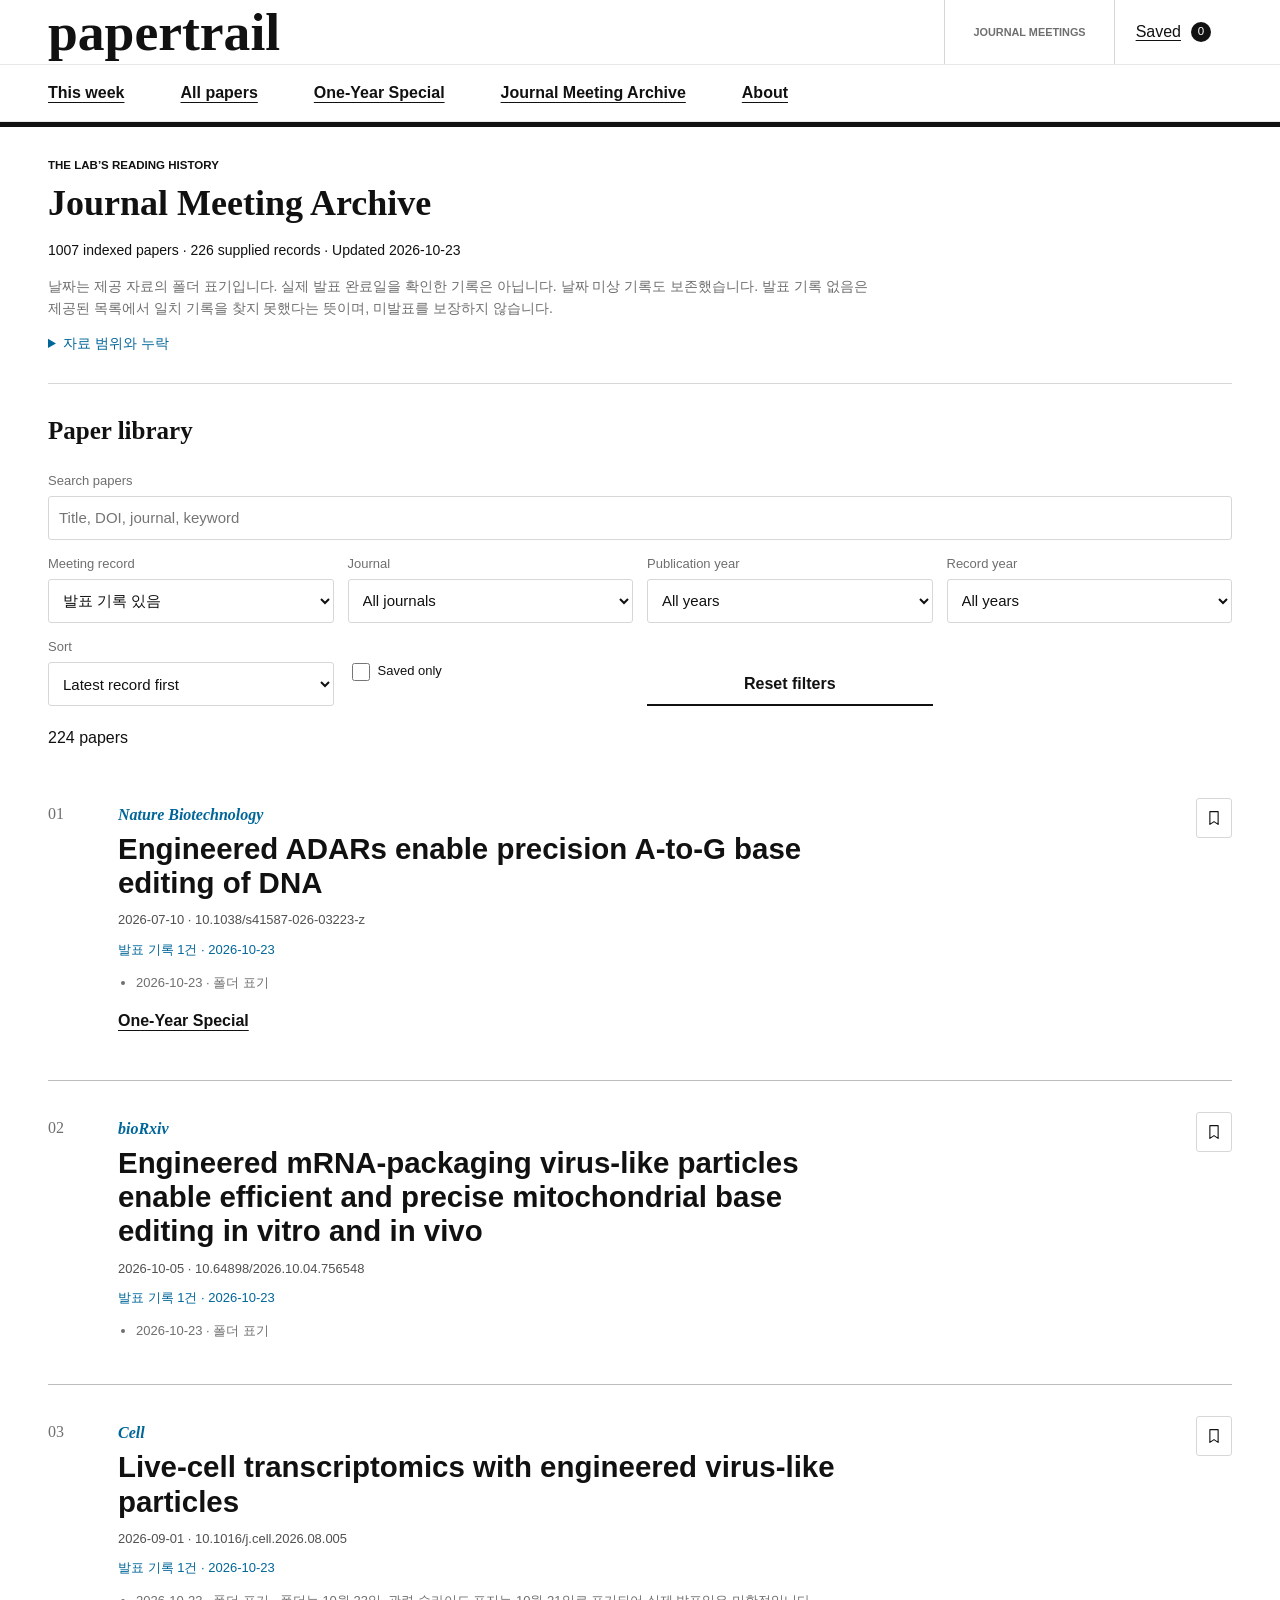
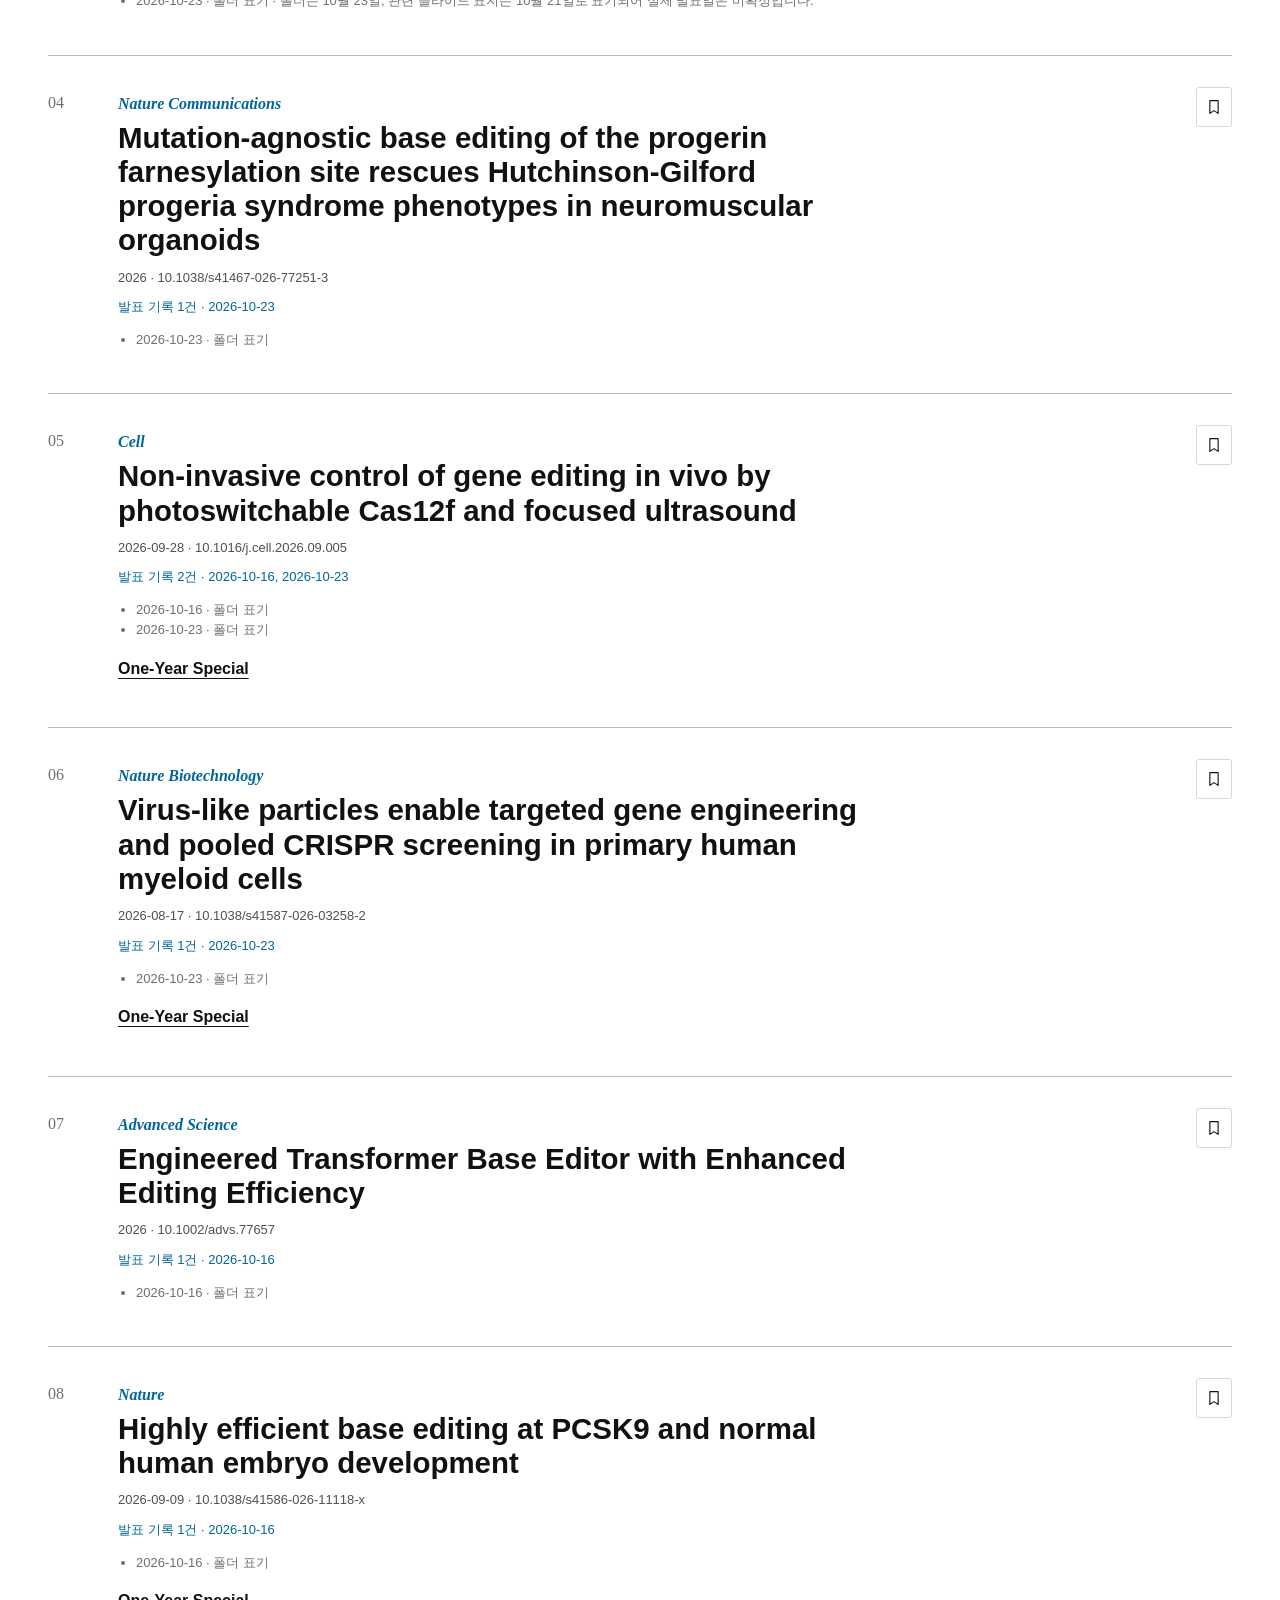
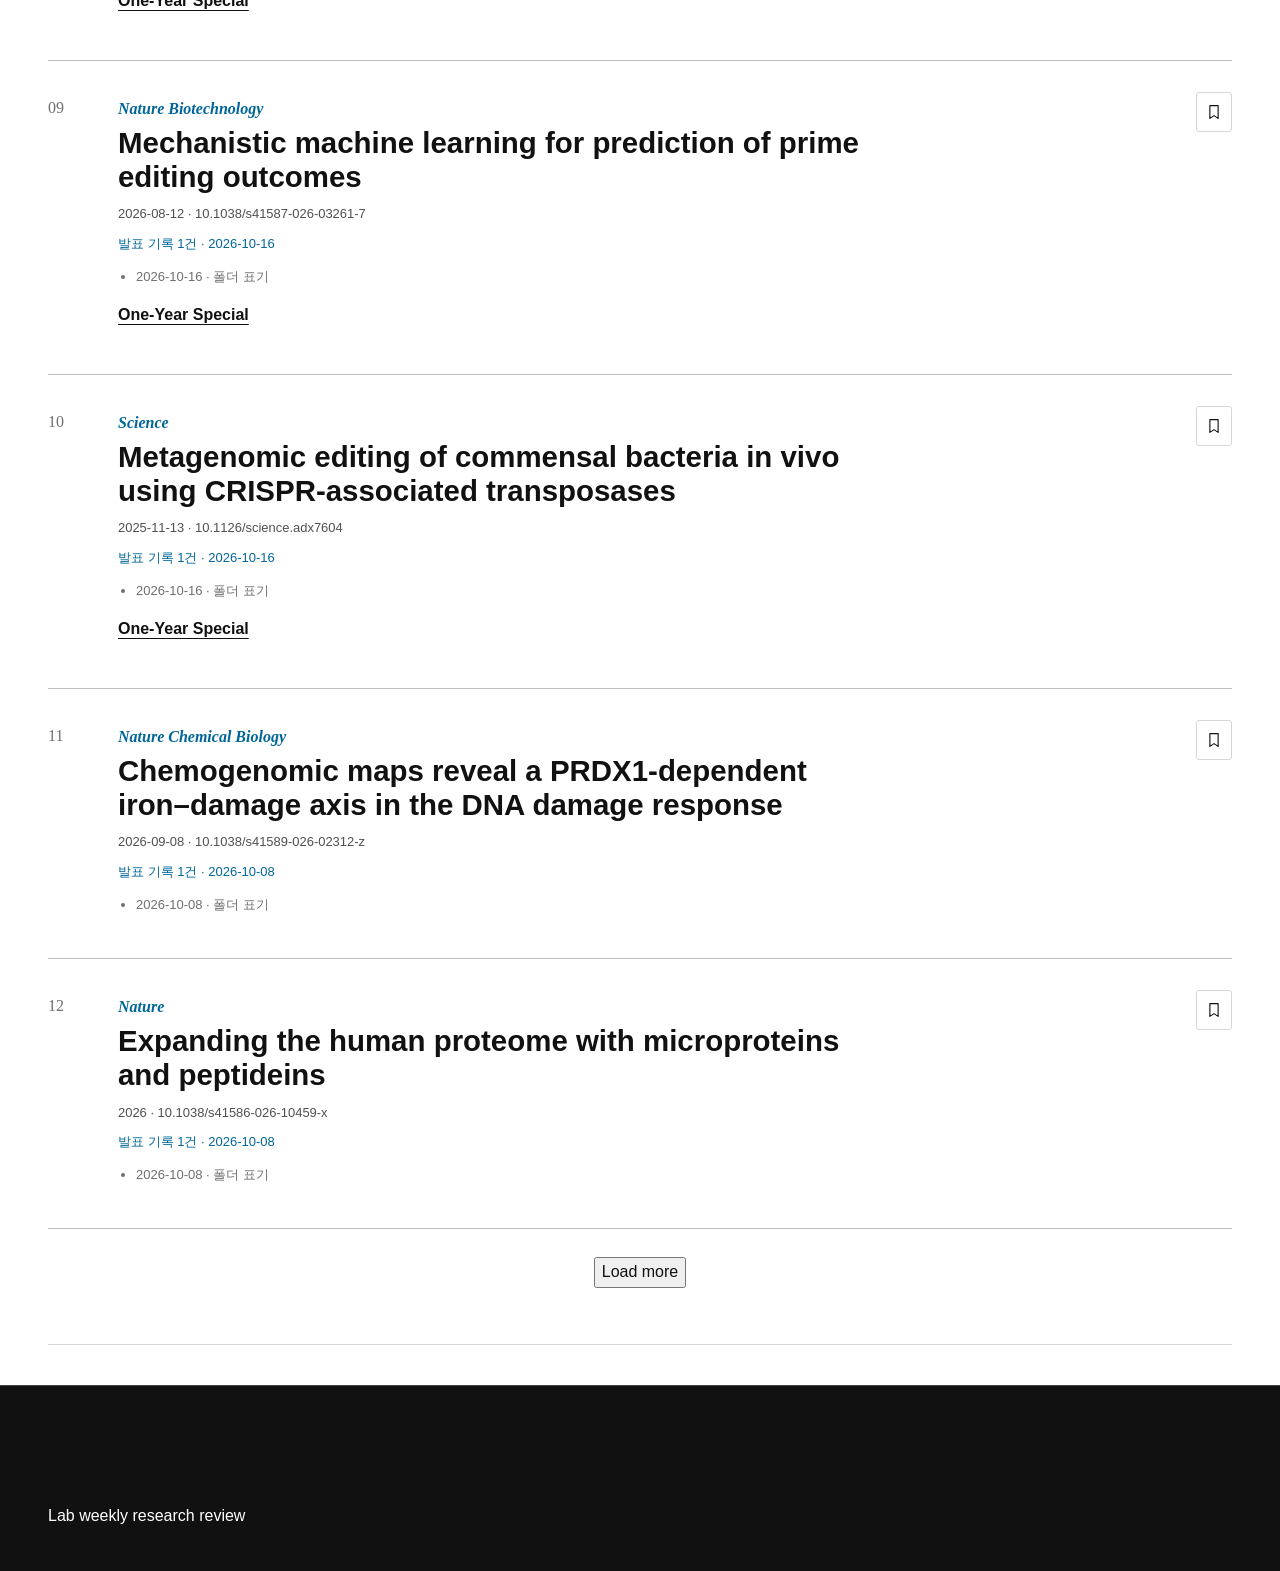
==== journal-meetings.html @ e9001144 "Add verified annual special and private-name-free meeting archive" ====
<!doctype html>
<html lang="ko">
<head>
  <meta charset="utf-8"><meta name="viewport" content="width=device-width, initial-scale=1">
  <meta name="description" content="Search supplied journal meeting paper records and PaperTrail's literature catalog.">
  <title>Journal Meeting Archive | papertrail</title>
  <link rel="icon" href="./favicon.svg" type="image/svg+xml">
  <link rel="stylesheet" href="./styles.css"><link rel="stylesheet" href="./collections.css">
  <script src="./paper-identity.js" defer></script><script src="./collections.js" defer></script>
</head>
<body class="collection-page" data-collection="meetings">
  <a class="skip-link" href="#main-content">Skip to content</a>
  <header class="site-header">
    <div class="masthead shell"><a class="wordmark" href="./index.html" aria-label="papertrail home">papertrail</a>
      <div class="masthead-tools"><span class="issue-label">JOURNAL MEETINGS</span><button class="utility-button" type="button" id="collection-saved-nav">Saved <span class="count-pill" id="saved-count">0</span></button></div>
    </div>
    <nav class="primary-nav" aria-label="Primary navigation"><div class="shell primary-nav-inner">
      <button class="mobile-menu-button" id="mobile-menu-button" type="button" aria-expanded="false">Menu</button>
      <div class="nav-links" id="nav-links"><a href="./index.html">This week</a><a href="./index.html#papers">All papers</a><a href="./special.html">One-Year Special</a><a href="./journal-meetings.html" aria-current="page">Journal Meeting Archive</a><a href="./index.html#about">About</a></div>
    </div></nav><div class="header-rule" aria-hidden="true"></div>
  </header>
  <main id="main-content">
    <section class="collection-heading shell">
      <p class="eyebrow">THE LAB’S READING HISTORY</p><h1>Journal Meeting Archive</h1>
      <p class="collection-stats" id="collection-stats"></p>
      <p class="collection-notice" id="history-qualification"></p>
      <details><summary>자료 범위와 누락</summary><p class="collection-notice" id="coverage-gaps"></p></details>
    </section>
    <section class="collection-section shell" id="catalog" aria-labelledby="catalog-title">
      <h2 id="catalog-title">Paper library</h2>
      <form class="collection-filters" id="collection-filters" role="search" onsubmit="return false">
        <label class="search-field">Search papers<input type="search" id="collection-search" placeholder="Title, DOI, journal, keyword" autocomplete="off"></label>
        <label>Meeting record<select id="history-filter"><option value="">All indexed papers</option><option value="recorded" selected>발표 기록 있음</option><option value="none">발표 기록 없음</option></select></label>
        <label>Journal<select id="journal-filter"><option value="">All journals</option></select></label>
        <label>Publication year<select id="year-filter"><option value="">All publication years</option></select></label>
        <label>Record year<select id="meeting-year-filter"><option value="">All record years</option></select></label>
        <label>Sort<select id="sort-filter"><option value="newest">Latest record first</option><option value="title">Title A–Z</option></select></label>
        <label class="check-field"><input type="checkbox" id="saved-filter">Saved only</label>
        <button class="text-link" type="button" id="reset-filters">Reset filters</button>
      </form>
      <p id="collection-loading" role="status">Loading meeting records…</p><p id="result-count" aria-live="polite"></p>
      <div id="collection-list"></div><p class="collection-empty" id="empty-message" hidden>일치하는 논문이 없습니다.</p>
      <button class="load-more-button" id="collection-more" type="button" hidden>Load more</button>
    </section>
  </main>
  <footer class="site-footer"><div class="shell"><a class="wordmark" href="./index.html">papertrail</a><p>Lab weekly research review</p></div></footer>
</body></html>
---- styles.css ----
@font-face {
  font-family: "Pretendard Variable";
  src: url("./fonts/PretendardVariable.woff2") format("woff2");
  font-weight: 45 920;
  font-style: normal;
  font-display: swap;
}

:root {
  --ink: #111111;
  --paper: #ffffff;
  --warm-paper: #f6f4f0;
  --soft-gray: #f1f1f1;
  --mid-gray: #6f6f6f;
  --line: #d7d7d7;
  --red: #d71920;
  --deep-red: #a10e15;
  --link-blue: #006699;
  --serif: "Iowan Old Style", "Palatino Linotype", Palatino, Georgia, "Times New Roman", serif;
  --sans: Arial, "Helvetica Neue", Helvetica, sans-serif;
  --korean: "Pretendard Variable", Pretendard, "Noto Sans KR", sans-serif;
  --shell: 1240px;
  --pad: clamp(20px, 4vw, 48px);
  --ease-out: cubic-bezier(0.23, 1, 0.32, 1);
  --ease-in-out: cubic-bezier(0.77, 0, 0.175, 1);
  --ease: 160ms var(--ease-out);
}

* {
  box-sizing: border-box;
}

html {
  scroll-behavior: smooth;
  scroll-padding-top: 132px;
}

body {
  margin: 0;
  overflow-x: hidden;
  background: var(--paper);
  color: var(--ink);
  font-family: var(--sans);
  font-size: 16px;
  line-height: 1.55;
  text-rendering: optimizeLegibility;
  -webkit-font-smoothing: antialiased;
}

.korean-copy {
  font-family: var(--korean);
  font-weight: 420;
  letter-spacing: -0.012em;
  line-height: 1.72;
  word-break: keep-all;
}

:lang(ko) {
  font-family: var(--korean);
  letter-spacing: -0.012em;
  word-break: keep-all;
}

button,
input,
select,
textarea {
  font: inherit;
}

button,
a,
select,
input,
textarea {
  -webkit-tap-highlight-color: transparent;
}

a {
  color: inherit;
}

button {
  color: inherit;
}

svg {
  display: block;
}

.shell {
  width: min(100% - (var(--pad) * 2), var(--shell));
  margin-inline: auto;
}

.sr-only {
  position: absolute;
  width: 1px;
  height: 1px;
  padding: 0;
  margin: -1px;
  overflow: hidden;
  clip: rect(0, 0, 0, 0);
  white-space: nowrap;
  border: 0;
}

.skip-link {
  position: fixed;
  z-index: 1000;
  left: 16px;
  top: -80px;
  padding: 10px 16px;
  background: var(--ink);
  color: white;
  transition: top var(--ease);
}

.skip-link:focus {
  top: 12px;
}

:focus-visible {
  outline: 3px solid #2463eb;
  outline-offset: 3px;
}

.site-header {
  position: relative;
  z-index: 40;
  background: rgba(255, 255, 255, 0.97);
}

.masthead {
  min-height: 64px;
  display: flex;
  align-items: center;
  justify-content: space-between;
  gap: 28px;
}

.wordmark {
  display: inline-block;
  color: var(--ink);
  font-family: var(--serif);
  font-size: clamp(2.45rem, 4.4vw, 3.35rem);
  font-weight: 800;
  font-style: normal;
  letter-spacing: -0.075em;
  line-height: 0.9;
  text-decoration: none;
}

.masthead-tools {
  display: flex;
  align-self: stretch;
  align-items: stretch;
  border-left: 1px solid var(--line);
}

.issue-label {
  display: flex;
  align-items: center;
  padding: 0 28px;
  color: var(--mid-gray);
  font-size: 0.68rem;
  font-weight: 700;
  letter-spacing: 0.13em;
}

.utility-button {
  border: 0;
  border-left: 1px solid var(--line);
  background: transparent;
  display: flex;
  align-items: center;
  gap: 10px;
  padding: 0 21px;
  cursor: pointer;
  text-decoration: underline;
  text-underline-offset: 3px;
  transition: transform 140ms var(--ease-out), background-color var(--ease), color var(--ease);
}

.utility-button:hover {
  background: var(--soft-gray);
}

.utility-button svg,
.search-box svg {
  width: 22px;
  height: 22px;
  fill: none;
  stroke: currentColor;
  stroke-width: 1.8;
  stroke-linecap: round;
  stroke-linejoin: round;
}

.count-pill {
  min-width: 20px;
  height: 20px;
  display: inline-grid;
  place-items: center;
  border-radius: 20px;
  background: var(--ink);
  color: white;
  font-size: 0.72rem;
  text-decoration: none;
}

.primary-nav {
  border-top: 1px solid #e8e8e8;
  border-bottom: 1px solid #e8e8e8;
}

.primary-nav-inner {
  min-height: 56px;
  display: flex;
  align-items: stretch;
  justify-content: space-between;
}

.nav-links {
  display: flex;
  align-items: stretch;
}

.nav-links a {
  display: flex;
  align-items: center;
  padding: 0 28px 0 0;
  margin-right: 28px;
  font-weight: 700;
  text-decoration: underline;
  text-underline-offset: 4px;
}

.nav-links a:hover {
  text-decoration-thickness: 2px;
}

.week-control {
  min-width: 232px;
  display: flex;
  align-items: center;
  gap: 12px;
  border-left: 1px solid var(--line);
  padding-left: 24px;
}

.week-control label {
  color: var(--mid-gray);
  font-size: 0.75rem;
  font-weight: 700;
  letter-spacing: 0.06em;
  text-transform: uppercase;
}

.week-control select {
  flex: 1;
  min-width: 0;
  border: 0;
  background: transparent;
  font-weight: 700;
  cursor: pointer;
}

.mobile-menu-button {
  display: none;
}

.header-rule {
  height: 5px;
  background: var(--ink);
}

.breadcrumb-bar {
  min-height: 64px;
  display: flex;
  align-items: center;
  gap: 11px;
  color: #4f4f4f;
  font-family: var(--serif);
  font-size: 0.94rem;
}

.breadcrumb-bar a {
  color: var(--link-blue);
  text-decoration: underline;
  text-underline-offset: 3px;
}

.breadcrumb-bar span[aria-hidden="true"] {
  color: #8a8a8a;
  font-family: var(--sans);
  font-size: 1.35rem;
  line-height: 1;
}

.loading-state {
  padding-block: 72px 120px;
}

.skeleton {
  position: relative;
  overflow: hidden;
  background: #ececec;
}

.skeleton::after {
  content: "";
  position: absolute;
  inset: 0;
  transform: translateX(-100%);
  background: linear-gradient(90deg, transparent, rgba(255, 255, 255, 0.75), transparent);
  animation: shimmer 1.35s infinite;
}

@keyframes shimmer {
  to { transform: translateX(100%); }
}

.loading-kicker {
  width: 190px;
  height: 12px;
  margin-bottom: 28px;
}

.loading-title {
  width: min(820px, 88%);
  height: 68px;
  margin-bottom: 12px;
}

.loading-title.short {
  width: min(560px, 68%);
}

.loading-grid {
  display: grid;
  grid-template-columns: repeat(3, 1fr);
  gap: 24px;
  margin-top: 72px;
}

.loading-card {
  height: 240px;
}

.issue-hero {
  padding-block: 42px 84px;
}

.issue-meta-line {
  display: flex;
  justify-content: space-between;
  align-items: center;
  gap: 20px;
  border-bottom: 1px solid var(--ink);
  padding-bottom: 11px;
  margin-bottom: 34px;
}

.eyebrow,
.section-label {
  margin: 0;
  font-size: 0.72rem;
  font-weight: 800;
  letter-spacing: 0.115em;
  line-height: 1.2;
  text-transform: uppercase;
}

.section-label.red {
  color: var(--red);
}

.section-label.inverted {
  color: #ff7f7f;
}

.issue-date {
  margin: 0;
  color: var(--mid-gray);
  font-family: var(--serif);
  font-size: 0.92rem;
  font-style: italic;
}

.hero-grid {
  display: grid;
  grid-template-columns: minmax(0, 2fr) minmax(320px, 0.85fr);
  gap: clamp(50px, 8vw, 110px);
}

.lead-story h1 {
  max-width: 860px;
  margin: 16px 0 22px;
  font-family: var(--serif);
  font-size: clamp(2.65rem, 4.25vw, 4.05rem);
  font-weight: 600;
  letter-spacing: -0.052em;
  line-height: 0.95;
  text-wrap: balance;
  word-break: keep-all;
  overflow-wrap: anywhere;
}

.standfirst {
  max-width: 800px;
  margin: 0;
  font-family: var(--serif);
  font-size: clamp(1.23rem, 2vw, 1.65rem);
  line-height: 1.48;
  word-break: keep-all;
}

.standfirst.korean-copy {
  font-family: var(--korean);
  font-size: clamp(1.08rem, 1.6vw, 1.32rem);
  font-weight: 430;
  letter-spacing: -0.018em;
  line-height: 1.78;
}

.topic-row {
  display: flex;
  flex-wrap: wrap;
  gap: 8px;
  margin-top: 28px;
}

.topic-tag {
  flex: 0 0 auto;
  max-width: 100%;
  border: 1px solid #bcbcbc;
  border-radius: 999px;
  padding: 6px 11px;
  background: white;
  font-size: 0.76rem;
  line-height: 1;
  overflow-wrap: anywhere;
}

.text-link {
  margin-top: 30px;
  padding: 0 0 3px;
  border: 0;
  border-bottom: 2px solid var(--ink);
  background: transparent;
  font-weight: 700;
  cursor: pointer;
}

.editor-note {
  white-space: pre-line;
  max-width: 820px;
  margin-top: 24px;
  border-left: 4px solid var(--red);
  padding: 2px 0 2px 22px;
  color: #343434;
  font-family: var(--serif);
  font-size: 1.08rem;
  line-height: 1.72;
}

.editor-note.korean-copy {
  font-family: var(--korean);
  font-size: 0.98rem;
  line-height: 1.78;
}

.issue-dashboard {
  align-self: start;
  border-top: 5px solid var(--ink);
  border-bottom: 1px solid var(--ink);
}

.dashboard-heading {
  display: flex;
  justify-content: space-between;
  align-items: center;
  gap: 16px;
  padding: 15px 0;
  border-bottom: 1px solid var(--line);
}

.dashboard-heading p:last-child {
  margin: 0;
  color: var(--mid-gray);
  font-size: 0.72rem;
}

.stat-grid {
  display: grid;
  grid-template-columns: 1fr 1fr;
}

.stat-block {
  min-height: 126px;
  display: flex;
  flex-direction: column;
  justify-content: center;
  padding: 16px 18px;
  border-bottom: 1px solid var(--line);
}

.stat-block:nth-child(odd) {
  border-right: 1px solid var(--line);
}

.stat-block strong {
  font-family: var(--serif);
  font-size: 2.55rem;
  font-weight: 500;
  letter-spacing: -0.04em;
  line-height: 1;
}

.stat-block span {
  margin-top: 8px;
  color: var(--mid-gray);
  font-size: 0.76rem;
  font-weight: 700;
}

.stat-block.accent strong,
.stat-block.accent span {
  color: var(--red);
}

.tracker-status {
  padding: 12px 0 16px;
}

.tracker-row {
  display: grid;
  grid-template-columns: 8px 1fr auto;
  align-items: center;
  gap: 9px;
  padding: 7px 2px;
  font-size: 0.74rem;
}

.tracker-dot {
  width: 7px;
  height: 7px;
  border-radius: 50%;
  background: #2f8a46;
}

.tracker-row strong {
  font-weight: 700;
}

.tracker-health {
  grid-template-columns: minmax(0, 1fr);
  overflow-wrap: anywhere;
}

.tracker-row span:last-child {
  color: var(--mid-gray);
}

.must-read-section {
  padding-bottom: 110px;
}

.section-heading {
  display: flex;
  align-items: end;
  justify-content: space-between;
  gap: 34px;
}

.section-heading h2 {
  margin: 10px 0 0;
  font-family: var(--serif);
  font-size: clamp(2.25rem, 3.6vw, 3.65rem);
  font-weight: 500;
  letter-spacing: -0.045em;
  line-height: 1;
}

.section-heading > p {
  max-width: 390px;
  margin: 0;
  color: var(--mid-gray);
  font-family: var(--serif);
  font-size: 1rem;
}

.ruled-heading {
  border-top: 5px solid var(--ink);
  padding-top: 22px;
  margin-bottom: 34px;
}

.must-read-grid {
  display: grid;
  grid-template-columns: repeat(12, 1fr);
  border-top: 1px solid var(--ink);
}

.lead-paper-card {
  position: relative;
  grid-column: span 6;
  min-height: 405px;
  padding: 28px 38px 34px 0;
  border-bottom: 1px solid var(--ink);
}

.lead-paper-card:nth-child(even) {
  padding-left: 38px;
  padding-right: 0;
  border-left: 1px solid var(--line);
}

.lead-paper-card:nth-child(n + 3) {
  grid-column: span 4;
  min-height: 360px;
  padding: 28px 28px 30px 0;
}

.lead-paper-card:nth-child(n + 3):not(:nth-child(3)) {
  padding-left: 28px;
  border-left: 1px solid var(--line);
}

.card-topline,
.paper-topline {
  display: flex;
  align-items: center;
  justify-content: space-between;
  gap: 14px;
}

.priority-badge {
  display: inline-flex;
  align-items: center;
  gap: 7px;
  color: var(--red);
  font-size: 0.68rem;
  font-weight: 800;
  letter-spacing: 0.07em;
  line-height: 1;
  text-transform: uppercase;
}

.priority-badge::before {
  content: "";
  width: 7px;
  height: 7px;
  border-radius: 50%;
  background: currentColor;
}

.priority-badge.high-interest {
  color: #a14509;
}

.priority-badge.sleeper {
  color: #245d75;
}

.priority-badge.watchlist {
  color: var(--mid-gray);
}

.save-button {
  width: 38px;
  height: 38px;
  flex: 0 0 auto;
  display: grid;
  place-items: center;
  border: 1px solid var(--line);
  border-radius: 50%;
  background: white;
  cursor: pointer;
  transition: transform 140ms var(--ease-out), background-color var(--ease), color var(--ease), border-color var(--ease);
}

.save-button:hover,
.save-button.is-saved {
  border-color: var(--ink);
  background: var(--ink);
  color: white;
}

.save-button svg {
  width: 18px;
  height: 18px;
  fill: none;
  stroke: currentColor;
  stroke-width: 1.7;
  stroke-linecap: round;
  stroke-linejoin: round;
}

.save-button.is-saved svg {
  fill: currentColor;
}

.lead-paper-card h3 {
  margin: 8px 0 15px;
  font-family: var(--serif);
  font-size: clamp(1.55rem, 2.7vw, 2.45rem);
  font-weight: 600;
  letter-spacing: -0.034em;
  line-height: 1.1;
  overflow-wrap: anywhere;
}

.lead-paper-card h3 a {
  text-decoration: none;
}

.lead-paper-card h3 a:hover {
  text-decoration: underline;
  text-decoration-thickness: 1px;
  text-underline-offset: 4px;
}

.lead-paper-card:nth-child(n + 3) h3 {
  font-size: clamp(1.35rem, 2.1vw, 1.82rem);
}

.journal-citation,
.idea-journal {
  margin: 18px 0 0;
  color: var(--link-blue);
  font-family: var(--serif);
  font-size: 1.02rem;
  font-style: italic;
  font-weight: 700;
  line-height: 1.25;
}

.journal-citation a,
.idea-journal a {
  color: inherit;
  text-decoration: underline;
  text-decoration-thickness: 1px;
  text-underline-offset: 4px;
}

.journal-citation a:hover,
.idea-journal a:hover {
  text-decoration-thickness: 2px;
}

.paper-source {
  margin: 0;
  color: #3f3f3f;
  font-size: 0.8rem;
  font-weight: 500;
}

.lead-paper-card .paper-blurb {
  margin: 23px 0 0;
  font-family: var(--serif);
  font-size: 1rem;
  line-height: 1.58;
}

.lead-paper-card .paper-blurb.korean-copy {
  font-family: var(--korean);
  font-size: 0.94rem;
  line-height: 1.72;
}

.lead-paper-footer {
  display: flex;
  align-items: center;
  justify-content: space-between;
  gap: 20px;
  margin-top: 28px;
}

.paper-link,
.detail-link {
  font-weight: 700;
  text-decoration: underline;
  text-decoration-thickness: 1px;
  text-underline-offset: 4px;
}

.paper-link:hover,
.detail-link:hover {
  text-decoration-thickness: 2px;
}

.score-mark {
  color: var(--mid-gray);
  font-family: var(--serif);
  font-size: 0.9rem;
  font-style: italic;
}

.lab-ideas-section {
  background: var(--ink);
  color: white;
  padding-block: 82px 92px;
}

.ideas-grid {
  display: grid;
  grid-template-columns: minmax(280px, 0.8fr) minmax(0, 1.55fr);
  gap: clamp(58px, 10vw, 140px);
}

.ideas-intro h2 {
  margin: 18px 0 22px;
  font-family: var(--serif);
  font-size: clamp(2.8rem, 5vw, 5rem);
  font-weight: 500;
  letter-spacing: -0.05em;
  line-height: 0.98;
}

.ideas-intro > p:last-child {
  max-width: 390px;
  color: #c5c5c5;
  font-family: var(--serif);
  font-size: 1.05rem;
}

.ideas-list {
  border-top: 1px solid #656565;
}

.idea-item {
  display: grid;
  grid-template-columns: 46px 1fr;
  gap: 18px;
  padding: 24px 0 28px;
  border-bottom: 1px solid #565656;
}

.idea-number {
  color: #ff7f7f;
  font-family: var(--serif);
  font-size: 1.1rem;
}

.idea-item h3 {
  margin: 7px 0 9px;
  font-family: var(--serif);
  font-size: 1.42rem;
  font-weight: 500;
  line-height: 1.22;
  overflow-wrap: anywhere;
}

.idea-journal {
  margin: 0;
  color: #82c8e8;
  font-size: 0.92rem;
}

.idea-item p {
  margin: 0;
  color: #d0d0d0;
  font-size: 0.9rem;
  line-height: 1.65;
}

.idea-item .korean-copy {
  font-family: var(--korean);
  font-weight: 390;
  letter-spacing: -0.01em;
  line-height: 1.72;
}

.idea-item a {
  display: inline-block;
  margin-top: 13px;
  color: white;
  font-size: 0.82rem;
  font-weight: 700;
  text-underline-offset: 4px;
}

.paper-library {
  padding-block: 105px 120px;
}

.library-heading {
  border-bottom: 5px solid var(--ink);
  padding-bottom: 24px;
}

.library-toolbar {
  display: grid;
  grid-template-columns: 1fr auto;
  gap: 12px;
  padding: 24px 0 18px;
  border-bottom: 1px solid var(--line);
}

.search-box {
  display: grid;
  grid-template-columns: 24px 1fr auto;
  align-items: center;
  gap: 13px;
  min-height: 50px;
  border: 1px solid var(--ink);
  padding: 0 14px;
}

.search-box input {
  width: 100%;
  border: 0;
  outline: 0;
  background: transparent;
}

.search-box input::placeholder {
  color: #777;
}

.search-box kbd {
  min-width: 24px;
  height: 24px;
  display: grid;
  place-items: center;
  border: 1px solid var(--line);
  border-radius: 3px;
  color: var(--mid-gray);
  font-family: var(--sans);
  font-size: 0.7rem;
}

.filter-toggle {
  min-width: 112px;
  border: 1px solid var(--ink);
  background: white;
  font-weight: 700;
  cursor: pointer;
}

.filter-toggle:hover,
.filter-toggle[aria-expanded="true"] {
  background: var(--ink);
  color: white;
}

.filter-panel {
  display: grid;
  grid-template-columns: minmax(0, 1.2fr) minmax(0, 1fr) minmax(0, 1fr) auto auto;
  align-items: end;
  gap: 30px;
  padding: 20px 0 24px;
  border-bottom: 1px solid var(--line);
}

.filter-panel fieldset {
  min-width: 0;
  margin: 0;
  padding: 0;
  border: 0;
}

.filter-panel legend {
  margin-bottom: 10px;
  font-size: 0.7rem;
  font-weight: 800;
  letter-spacing: 0.08em;
  text-transform: uppercase;
}

.author-year-link {
  display: inline-block;
  margin-top: 12px;
  font-size: 0.85rem;
  text-underline-offset: 3px;
}

.author-count {
  font-variant-numeric: tabular-nums;
  color: var(--muted);
}

.collection-audit, .review-basis {
  display: block;
  margin: 16px 0;
  color: #555;
  font-size: 0.8rem;
  line-height: 1.6;
  letter-spacing: 0;
}

.collection-audit[hidden], .author-synthesis[hidden] {
  display: none;
}

.author-synthesis {
  display: grid;
  grid-template-columns: repeat(auto-fit, minmax(min(100%, 300px), 1fr));
  gap: 20px 32px;
  margin: 24px 0;
}

.author-synthesis section {
  border-top: 1px solid var(--line);
  padding-top: 14px;
}

.author-synthesis h3 {
  margin: 0 0 10px;
  font-size: 1rem;
  letter-spacing: 0;
}

.author-synthesis p {
  margin: 0;
  font-size: 0.9rem;
  line-height: 1.75;
  letter-spacing: 0;
}

#corresponding-author-filters {
  max-width: 360px;
  gap: 10px 16px;
  letter-spacing: 0;
}

.segmented-control {
  display: flex;
  flex-wrap: wrap;
  gap: 5px;
}

.segmented-control button {
  border: 1px solid #aaa;
  border-radius: 999px;
  background: white;
  padding: 7px 11px;
  font-size: 0.75rem;
  cursor: pointer;
}

.segmented-control button:hover,
.segmented-control button.is-active {
  border-color: var(--ink);
  background: var(--ink);
  color: white;
}

.check-row {
  display: flex;
  flex-wrap: wrap;
  gap: 8px 18px;
}

.check-row label,
.saved-only-label {
  display: flex;
  align-items: center;
  gap: 7px;
  font-size: 0.78rem;
  font-weight: 700;
  white-space: nowrap;
  cursor: pointer;
}

.check-row input,
.saved-only-label input {
  width: 16px;
  height: 16px;
  accent-color: var(--ink);
}

.clear-filters {
  border: 0;
  border-bottom: 1px solid var(--ink);
  padding: 0 0 2px;
  background: transparent;
  font-size: 0.76rem;
  font-weight: 700;
  cursor: pointer;
  white-space: nowrap;
}

.active-chips {
  display: flex;
  flex-wrap: wrap;
  gap: 8px;
  min-height: 22px;
  margin: 15px 0;
}

.active-chip {
  border: 0;
  border-radius: 999px;
  background: var(--soft-gray);
  padding: 7px 11px;
  font-size: 0.72rem;
  cursor: pointer;
}

.active-chip:hover {
  background: #dedede;
}

.paper-list {
  border-top: 3px solid var(--ink);
}

.paper-card {
  display: grid;
  grid-template-columns: 116px minmax(0, 1fr) 190px 44px;
  gap: 26px;
  padding: 29px 0 30px;
  border-bottom: 1px solid #bdbdbd;
}

.paper-card:hover {
  background: linear-gradient(90deg, transparent 0, #fafafa 5%, #fafafa 95%, transparent 100%);
}

.paper-index {
  color: var(--mid-gray);
  font-family: var(--serif);
  font-size: 1rem;
}

.tracker-name {
  display: block;
  margin-top: 9px;
  color: var(--mid-gray);
  font-size: 0.66rem;
  font-weight: 700;
  line-height: 1.25;
  text-transform: uppercase;
}

.paper-main h3 {
  max-width: 760px;
  margin: 7px 0 10px;
  font-family: var(--serif);
  font-size: clamp(1.4rem, 2.3vw, 2rem);
  font-weight: 700;
  letter-spacing: -0.025em;
  line-height: 1.13;
  overflow-wrap: anywhere;
}

.paper-main .journal-citation {
  margin: 9px 0 0;
  font-size: 1rem;
}

.paper-main h3 a {
  text-decoration: none;
}

.paper-main h3 a:hover {
  text-decoration: underline;
  text-decoration-thickness: 1px;
  text-underline-offset: 4px;
}

.paper-meta {
  margin: 0;
  color: #505050;
  font-size: 0.81rem;
  line-height: 1.5;
}

.paper-summary {
  max-width: 780px;
  margin: 15px 0 0;
  font-family: var(--serif);
  line-height: 1.62;
}

.paper-summary.korean-copy {
  font-family: var(--korean);
  font-size: 0.92rem;
  line-height: 1.75;
}

.keyword-list {
  display: flex;
  flex-wrap: wrap;
  gap: 5px;
  margin-top: 15px;
}

.keyword {
  color: #4f4f4f;
  background: var(--soft-gray);
  padding: 4px 7px;
  font-size: 0.65rem;
  line-height: 1.2;
}

.paper-side {
  display: flex;
  flex-direction: column;
  align-items: flex-start;
  gap: 12px;
  padding-top: 2px;
}

.score-box {
  min-width: 76px;
  border-top: 3px solid var(--ink);
  padding-top: 7px;
}

.score-box strong {
  font-family: var(--serif);
  font-size: 1.8rem;
  font-weight: 500;
  line-height: 1;
}

.score-box span {
  display: block;
  margin-top: 5px;
  color: var(--mid-gray);
  font-size: 0.65rem;
  font-weight: 700;
  text-transform: uppercase;
}

.lane-label {
  color: var(--mid-gray);
  font-size: 0.7rem;
  line-height: 1.35;
}

.detail-toggle {
  border: 0;
  border-bottom: 1px solid var(--ink);
  padding: 0 0 2px;
  background: transparent;
  font-size: 0.75rem;
  font-weight: 700;
  cursor: pointer;
}

.paper-details {
  grid-column: 2 / 4;
  overflow: hidden;
  border: 1px solid #d9d6cf;
  background: #f8f7f3;
  margin-top: 12px;
}

.detail-brief {
  display: grid;
  grid-template-columns: 116px minmax(0, 1fr);
  gap: 24px;
  padding: 28px 30px 30px;
  background: white;
  border-bottom: 1px solid #d9d6cf;
}

.detail-brief h4,
.detail-block h4,
.detail-next-action h4 {
  margin: 3px 0 0;
  color: var(--red);
  font-size: 0.7rem;
  font-weight: 800;
  letter-spacing: 0.08em;
  text-transform: uppercase;
}

.detail-brief p {
  max-width: 840px;
  margin: 0;
  color: #202020;
  font-size: 1.06rem;
  font-weight: 470;
  line-height: 1.78;
}

.detail-insights {
  display: grid;
  grid-template-columns: repeat(auto-fit, minmax(230px, 1fr));
}

.detail-block {
  min-width: 0;
  padding: 25px 28px 29px;
  border-right: 1px solid #d9d6cf;
}

.detail-block:last-child {
  border-right: 0;
}

.detail-block p {
  margin: 13px 0 0;
  color: #333;
}

.detail-block .korean-copy {
  font-family: var(--korean);
  font-size: 0.92rem;
  line-height: 1.78;
}

.detail-next-action {
  display: grid;
  grid-template-columns: 116px minmax(0, 1fr);
  gap: 24px;
  padding: 25px 30px 28px;
  border-top: 1px solid #d9d6cf;
  background: #f0eee8;
}

.detail-next-action p {
  max-width: 840px;
  margin: 0;
  color: #2d2d2d;
  font-size: 0.92rem;
  line-height: 1.78;
}

.detail-footer {
  display: flex;
  align-items: center;
  gap: 26px;
  min-height: 58px;
  padding: 0 30px;
  border-top: 1px solid #d9d6cf;
  background: white;
}

.abstract-disclosure {
  flex: 1;
  min-width: 0;
}

.abstract-disclosure summary {
  display: inline-flex;
  align-items: center;
  gap: 8px;
  padding: 18px 0;
  font-size: 0.75rem;
  font-weight: 700;
  cursor: pointer;
  list-style: none;
}

.abstract-disclosure summary::-webkit-details-marker {
  display: none;
}

.abstract-disclosure summary span {
  display: inline-block;
  font-size: 1rem;
  line-height: 1;
  transition: transform 160ms var(--ease-out);
}

.abstract-disclosure[open] summary span {
  transform: rotate(45deg);
}

.abstract-copy {
  max-width: 820px;
  margin: 0 0 28px;
  color: #444;
  font-family: var(--sans);
  font-size: 0.88rem;
  line-height: 1.72;
}

.detail-source-link {
  flex: 0 0 auto;
  font-size: 0.75rem;
  white-space: nowrap;
}

.empty-state {
  padding: 80px 20px;
  text-align: center;
}

.empty-mark {
  margin: 0;
  color: var(--line);
  font-family: var(--serif);
  font-size: 5rem;
  line-height: 1;
}

.empty-state h3 {
  margin: 16px 0 5px;
  font-family: var(--serif);
  font-size: 1.8rem;
}

.empty-state p:not(.empty-mark) {
  margin: 0 0 18px;
  color: var(--mid-gray);
}

.empty-state button,
.load-more,
.error-state button {
  border: 1px solid var(--ink);
  background: var(--ink);
  color: white;
  padding: 11px 18px;
  font-weight: 700;
  cursor: pointer;
}

.load-more {
  width: 100%;
  margin-top: 24px;
  background: white;
  color: var(--ink);
}

.load-more:hover {
  background: var(--ink);
  color: white;
}

.feedback-section {
  border-top: 5px solid var(--ink);
  background: var(--warm-paper);
  padding-block: 76px 86px;
}

.feedback-grid {
  display: grid;
  grid-template-columns: minmax(0, 0.78fr) minmax(520px, 1.22fr);
  gap: clamp(52px, 8vw, 120px);
  align-items: start;
}

.feedback-grid > *,
.feedback-fields-row,
.feedback-form label,
.feedback-form input,
.feedback-form select,
.feedback-form textarea {
  min-width: 0;
  max-width: 100%;
}

.feedback-intro h2 {
  margin: 17px 0 24px;
  font-family: var(--serif);
  font-size: clamp(2.55rem, 4vw, 4.15rem);
  font-weight: 500;
  letter-spacing: -0.045em;
  line-height: 1.01;
}

.feedback-intro .korean-copy {
  max-width: 430px;
  margin: 0;
  color: #4d4d4d;
  font-size: 0.98rem;
  line-height: 1.78;
  overflow-wrap: anywhere;
}

.feedback-form {
  border-top: 5px solid var(--ink);
  background: white;
  padding: 28px 30px 30px;
}

.feedback-fields-row {
  display: grid;
  grid-template-columns: 1fr 1fr;
  gap: 22px;
}

.feedback-form label {
  display: block;
}

.feedback-form label > span {
  display: flex;
  justify-content: space-between;
  margin-bottom: 8px;
  font-size: 0.69rem;
  font-weight: 800;
  letter-spacing: 0.075em;
  text-transform: uppercase;
}

.feedback-form label > span em {
  color: #8a8a8a;
  font-size: 0.62rem;
  font-style: normal;
  font-weight: 500;
}

.feedback-form input,
.feedback-form select,
.feedback-form textarea {
  width: 100%;
  border: 1px solid #aaa;
  border-radius: 0;
  background: white;
  color: var(--ink);
  padding: 11px 12px;
  outline: none;
  transition: border-color var(--ease), box-shadow var(--ease);
}

.feedback-form input:focus,
.feedback-form select:focus,
.feedback-form textarea:focus {
  border-color: var(--ink);
  box-shadow: 0 0 0 1px var(--ink);
}

.feedback-form textarea {
  min-height: 136px;
  resize: vertical;
  font-family: var(--korean);
  line-height: 1.65;
}

.feedback-message-label {
  margin-top: 22px;
}

.feedback-honeypot {
  position: absolute;
  left: -10000px;
  width: 1px;
  height: 1px;
  overflow: hidden;
}

.feedback-submit-row {
  display: flex;
  justify-content: space-between;
  align-items: center;
  gap: 24px;
  margin-top: 22px;
}

.feedback-submit-row p {
  margin: 0;
  color: var(--mid-gray);
  font-size: 0.76rem;
}

.feedback-submit-row p.is-success {
  color: #176d38;
}

.feedback-submit-row p.is-error {
  color: var(--deep-red);
}

.feedback-submit-row button {
  flex: 0 0 auto;
  border: 1px solid var(--ink);
  background: var(--ink);
  color: white;
  padding: 11px 18px;
  font-size: 0.78rem;
  font-weight: 750;
  cursor: pointer;
}

.feedback-submit-row button:hover {
  background: var(--red);
  border-color: var(--red);
}

.feedback-submit-row button:disabled {
  cursor: wait;
  opacity: 0.55;
}

.about-section {
  background: #272727;
  color: white;
  padding-block: 75px 88px;
}

.about-grid {
  display: grid;
  grid-template-columns: 1fr 1fr;
  gap: clamp(60px, 10vw, 150px);
}

.about-grid h2 {
  margin: 18px 0 0;
  font-family: var(--serif);
  font-size: clamp(2.5rem, 4.4vw, 4.6rem);
  font-weight: 500;
  letter-spacing: -0.05em;
  line-height: 1.02;
}

.about-copy {
  align-self: end;
}

.about-copy p {
  max-width: 560px;
  color: #d7d7d7;
  font-family: var(--serif);
  font-size: 1.06rem;
  line-height: 1.72;
}

.about-copy .korean-copy {
  font-family: var(--korean);
  font-size: 1rem;
  font-weight: 380;
  letter-spacing: -0.012em;
  line-height: 1.78;
}

.text-link,
.filter-toggle,
.segmented-control button,
.active-chip,
.clear-filters,
.detail-toggle,
.load-more,
.empty-state button,
.error-state button,
.mobile-menu-button {
  transition: transform 140ms var(--ease-out), background-color var(--ease), color var(--ease), border-color var(--ease);
}

button:active {
  transform: scale(0.97);
}

.about-copy .about-note {
  margin-top: 25px;
  color: #999;
  font-family: var(--sans);
  font-size: 0.74rem;
}

.error-state {
  padding-block: 120px 180px;
}

.error-state h1 {
  max-width: 700px;
  margin: 18px 0;
  font-family: var(--serif);
  font-size: clamp(2.8rem, 5vw, 5rem);
  line-height: 1;
}

.error-state p:not(.section-label) {
  margin-bottom: 30px;
  color: var(--mid-gray);
}

.site-footer {
  background: #111;
  color: white;
  border-top: 1px solid #444;
  padding-block: 52px 26px;
}

.footer-top {
  display: flex;
  justify-content: space-between;
  align-items: flex-start;
  gap: 40px;
}

.footer-wordmark {
  color: white;
  font-size: 2.5rem;
}

.footer-top p {
  margin: 12px 0 0;
  color: #858585;
  font-family: var(--serif);
  font-size: 0.9rem;
}

.footer-links {
  display: flex;
  gap: 28px;
}

.footer-links a {
  font-size: 0.78rem;
  font-weight: 700;
  text-underline-offset: 4px;
}

.footer-bottom {
  display: flex;
  justify-content: space-between;
  gap: 24px;
  border-top: 1px solid #333;
  margin-top: 48px;
  padding-top: 18px;
  color: #6f6f6f;
  font-size: 0.69rem;
  letter-spacing: 0.04em;
  text-transform: uppercase;
}

@media (max-width: 1020px) {
  .issue-label {
    display: none;
  }

  .hero-grid {
    grid-template-columns: 1fr;
  }

  .issue-dashboard {
    display: grid;
    grid-template-columns: 1fr 2fr 1fr;
  }

  .dashboard-heading {
    display: block;
    padding-right: 18px;
    border-bottom: 0;
  }

  .dashboard-heading p:last-child {
    margin-top: 8px;
  }

  .stat-grid {
    border-left: 1px solid var(--line);
    border-right: 1px solid var(--line);
  }

  .stat-block {
    min-height: 105px;
  }

  .tracker-status {
    padding-left: 18px;
  }

  .filter-panel {
    grid-template-columns: 1fr 1fr;
  }

  .paper-card {
    grid-template-columns: 86px minmax(0, 1fr) 140px 44px;
    gap: 20px;
  }
}

@media (max-width: 780px) {
  :root {
    --pad: 19px;
  }

  html {
    scroll-padding-top: 88px;
  }

  .masthead {
    min-height: 64px;
  }

  .wordmark {
    font-size: 2.45rem;
  }

  .breadcrumb-bar {
    min-height: 48px;
    gap: 8px;
    overflow: hidden;
    font-size: 0.82rem;
    white-space: nowrap;
  }

  .utility-button {
    width: 52px;
    justify-content: center;
    padding: 0;
  }

  .utility-button > span:not(.count-pill) {
    display: none;
  }

  .count-pill {
    position: absolute;
    align-self: flex-start;
    margin: 7px 0 0 26px;
  }

  .primary-nav-inner {
    position: relative;
    min-height: 48px;
    align-items: center;
  }

  .mobile-menu-button {
    display: flex;
    align-items: center;
    gap: 8px;
    border: 0;
    background: transparent;
    padding: 0;
    font-size: 0.78rem;
    font-weight: 700;
  }

  .mobile-menu-button svg {
    width: 20px;
    height: 20px;
    fill: none;
    stroke: currentColor;
    stroke-width: 1.8;
  }

  .nav-links {
    position: absolute;
    top: 48px;
    left: calc(var(--pad) * -1);
    right: calc(var(--pad) * -1);
    display: none;
    flex-direction: column;
    align-items: stretch;
    background: white;
    border-bottom: 5px solid var(--ink);
    padding: 6px var(--pad) 14px;
    box-shadow: 0 12px 18px rgba(0, 0, 0, 0.08);
  }

  .nav-links.is-open {
    display: flex;
  }

  .nav-links a {
    min-height: 46px;
    margin: 0;
    padding: 0;
    border-bottom: 1px solid var(--line);
  }

  .week-control {
    min-width: 0;
    border: 0;
    padding: 0;
  }

  .week-control label {
    display: none;
  }

  .week-control select {
    max-width: 150px;
    font-size: 0.75rem;
  }

  .header-rule {
    height: 4px;
  }

  .issue-hero {
    padding-block: 28px 68px;
  }

  .issue-meta-line {
    align-items: flex-end;
    margin-bottom: 24px;
  }

  .eyebrow {
    max-width: 190px;
  }

  .issue-date {
    font-size: 0.76rem;
    text-align: right;
  }

  .lead-story h1 {
    margin-top: 13px;
    font-size: clamp(2.3rem, 8.2vw, 3rem);
    word-break: normal;
  }

  .standfirst {
    font-size: 1.15rem;
  }

  .issue-dashboard {
    display: block;
  }

  .dashboard-heading {
    display: flex;
    border-bottom: 1px solid var(--line);
  }

  .stat-grid {
    border: 0;
  }

  .tracker-status {
    padding-left: 0;
  }

  .section-heading {
    display: block;
  }

  .section-heading h2 {
    font-size: 2.8rem;
  }

  .section-heading > p {
    margin-top: 16px;
  }

  .must-read-section {
    padding-bottom: 78px;
  }

  .must-read-grid {
    display: block;
  }

  .lead-paper-card,
  .lead-paper-card:nth-child(even),
  .lead-paper-card:nth-child(n + 3),
  .lead-paper-card:nth-child(n + 3):not(:nth-child(3)) {
    min-height: 0;
    padding: 25px 0 30px;
    border-left: 0;
  }

  .lead-paper-card h3,
  .lead-paper-card:nth-child(n + 3) h3 {
    font-size: 1.72rem;
  }

  .ideas-grid,
  .about-grid {
    grid-template-columns: 1fr;
    gap: 48px;
  }

  .ideas-intro h2,
  .about-grid h2 {
    font-size: 3.15rem;
  }

  .paper-library {
    padding-block: 78px 90px;
  }

  .library-toolbar {
    grid-template-columns: 1fr 88px;
  }

  .filter-panel {
    display: none;
    grid-template-columns: 1fr;
    gap: 22px;
  }

  .filter-panel.is-open {
    display: grid;
  }

  .paper-card {
    grid-template-columns: minmax(0, 1fr) 42px;
    gap: 14px;
    padding: 25px 0 28px;
  }

  .paper-index {
    grid-column: 1;
    display: flex;
    align-items: center;
    gap: 9px;
  }

  .tracker-name {
    display: inline;
    margin: 0;
  }

  .paper-main {
    grid-column: 1;
  }

  .paper-main h3 {
    font-size: 1.6rem;
  }

  .paper-side {
    grid-column: 1;
    flex-direction: row;
    align-items: center;
    flex-wrap: wrap;
  }

  .score-box {
    display: flex;
    align-items: baseline;
    gap: 7px;
    border-top: 0;
    padding: 0;
  }

  .score-box strong {
    font-size: 1.3rem;
  }

  .score-box span {
    display: inline;
  }

  .paper-card > .save-button {
    grid-column: 2;
    grid-row: 1;
  }

  .paper-details {
    grid-column: 1 / -1;
  }

  .detail-brief,
  .detail-next-action {
    display: block;
    padding: 22px 20px 24px;
  }

  .detail-brief h4,
  .detail-next-action h4 {
    margin-bottom: 12px;
  }

  .detail-brief p {
    font-size: 0.96rem;
  }

  .detail-insights {
    grid-template-columns: 1fr;
  }

  .detail-block {
    padding: 22px 20px 24px;
    border-right: 0;
    border-bottom: 1px solid #d9d6cf;
  }

  .detail-block:last-child {
    border-bottom: 0;
  }

  .detail-footer {
    display: block;
    min-height: 0;
    padding: 0 20px 20px;
  }

  .detail-source-link {
    display: inline-block;
    margin-top: 2px;
  }

  .feedback-section {
    padding-inline: var(--pad);
    padding-block: 56px 64px;
  }

  .feedback-grid {
    width: 100%;
    max-width: none;
    margin-inline: 0;
    grid-template-columns: minmax(0, 1fr);
    gap: 38px;
  }

  .feedback-intro h2 {
    font-size: clamp(2.4rem, 11vw, 3.35rem);
  }

  .feedback-form {
    width: 100%;
    max-width: 100%;
    padding: 24px 20px;
  }

  .feedback-fields-row {
    grid-template-columns: minmax(0, 1fr);
    gap: 18px;
  }

  .feedback-submit-row {
    align-items: stretch;
    flex-direction: column;
  }

  .feedback-submit-row button {
    width: 100%;
  }

  .footer-top,
  .footer-bottom {
    display: block;
  }

  .footer-links {
    margin-top: 34px;
  }

  .footer-bottom span {
    display: block;
    margin-top: 6px;
  }

  .loading-grid {
    grid-template-columns: 1fr;
  }
}

@media (max-width: 430px) {
  .masthead-tools .utility-button:first-of-type {
    display: none;
  }

  .issue-date {
    max-width: 110px;
  }

  .lead-story h1 {
    font-size: 2.4rem;
  }

  .stat-block {
    min-height: 96px;
    padding-inline: 12px;
  }

  .stat-block strong {
    font-size: 2.1rem;
  }

  .library-toolbar {
    display: block;
  }

  .filter-toggle {
    width: 100%;
    min-height: 44px;
    margin-top: 9px;
  }

  .search-box kbd {
    display: none;
  }
}

@media (prefers-reduced-motion: reduce) {
  html {
    scroll-behavior: auto;
  }

  *,
  *::before,
  *::after {
    animation-duration: 0.01ms !important;
    animation-iteration-count: 1 !important;
    transition-duration: 0.01ms !important;
  }

  button:active {
    transform: none;
  }
}

@media print {
  .site-header,
  .breadcrumb-bar,
  .library-toolbar,
  .filter-panel,
  .active-chips,
  .save-button,
  .site-footer,
  .load-more {
    display: none !important;
  }

  .issue-hero,
  .must-read-section,
  .paper-library {
    padding-block: 24px;
  }

  .lab-ideas-section,
  .about-section {
    background: white;
    color: black;
  }

  .paper-card {
    break-inside: avoid;
  }
}
---- collections.css ----
.collection-page, .collection-page :lang(ko), .collection-page .korean-copy { letter-spacing: 0; }
.collection-heading { padding-top: 32px; padding-bottom: 28px; border-bottom: 1px solid var(--line); }
.collection-heading h1 { font-family: var(--serif); font-size: 36px; line-height: 1.15; margin: 10px 0 14px; letter-spacing: 0; }
.collection-heading p { max-width: 850px; }
.collection-period { color: var(--mid-gray); margin: 4px 0; }
.coverage-label { display: inline-block; color: var(--deep-red); border-bottom: 2px solid var(--red); font-size: 15px; padding-bottom: 3px; }
.collection-section { padding-top: 28px; padding-bottom: 28px; border-bottom: 1px solid var(--line); }
.collection-section h2 { font-family: var(--serif); font-size: 25px; margin: 0 0 18px; letter-spacing: 0; }
.collection-overview { display: grid; grid-template-columns: repeat(2, minmax(0,1fr)); gap: 12px 36px; }
.collection-overview h3 { font-size: 17px; margin: 12px 0 6px; }
.collection-overview p { font-size: 15px; margin: 0; }
.collection-highlights { margin: 0; padding-left: 22px; columns: 2; column-gap: 40px; }
.collection-highlights li { break-inside: avoid; margin: 0 0 14px; padding-left: 5px; }
.collection-highlights a { color: var(--ink); text-decoration-color: var(--line); }
.collection-stats { display: flex; flex-wrap: wrap; gap: 8px 22px; font-size: 14px; margin-top: 16px; }
.collection-filters { display: grid; grid-template-columns: repeat(4,minmax(0,1fr)); gap: 14px; margin: 20px 0; }
.collection-filters label { display: flex; flex-direction: column; gap: 5px; font-size: 13px; color: var(--mid-gray); min-width: 0; }
.collection-filters .search-field { grid-column: 1 / -1; }
.collection-filters input, .collection-filters select { width: 100%; min-width: 0; height: 44px; border: 1px solid var(--line); border-radius: 3px; background: white; color: var(--ink); padding: 8px 10px; font-size: 15px; }
.collection-filters .check-field { flex-direction: row; align-items: center; color: var(--ink); }
.collection-filters .check-field input { width: 18px; height: 18px; }
.collection-page .paper-card { grid-template-columns: 44px minmax(0,1fr) 96px; }
.collection-page .paper-main h3 { overflow-wrap: anywhere; letter-spacing: 0; }
.collection-page .paper-meta { overflow-wrap: anywhere; }
.collection-page .paper-side { align-items: flex-end; }
.collection-page .paper-index { padding-top: 6px; }
.collection-page .collection-save { position: static; width: 36px; height: 40px; padding: 0; justify-content: center; border: 1px solid var(--line); border-radius: 3px; }
.collection-page .collection-save svg { width: 18px; height: 18px; fill: none; stroke: currentColor; stroke-width: 1.5; }
.collection-page .collection-save[aria-pressed="true"] svg { fill: var(--ink); }
.meeting-history { display: block; font-size: 13px; color: var(--mid-gray); margin: 10px 0 0; }
.meeting-history a { color: var(--link-blue); text-decoration: none; }
.meeting-events { padding-left: 18px; font-size: 13px; color: var(--mid-gray); }
.collection-page details { margin-top: 12px; font-size: 14px; }
.collection-page summary { cursor: pointer; color: var(--link-blue); }
.collection-page .analysis-label { margin: 12px 0 4px; font-weight: 600; }
.collection-page .source-evidence { font-size: 12px; color: var(--mid-gray); }
.collection-page .load-more-button { margin: 28px auto; display: block; }
.collection-notice { font-size: 14px; color: var(--mid-gray); max-width: 900px; }
.collection-empty { padding: 36px 0; border-top: 1px solid var(--line); }
.collection-page .primary-nav-inner { flex-wrap: wrap; }
.collection-page .nav-links { flex-wrap: wrap; }
.collection-page .site-footer { margin-top: 40px; }
@media (max-width: 700px) {
  .collection-heading h1 { font-size: 28px; }
  .collection-overview { grid-template-columns: minmax(0,1fr); }
  .collection-highlights { columns: 1; }
  .collection-filters { grid-template-columns: repeat(2,minmax(0,1fr)); }
  .collection-filters label:has(#journal-filter) { grid-column: 1 / -1; }
  .collection-page .masthead-tools .utility-button:first-of-type { display: flex; width: auto; min-width: 44px; padding: 0 10px; }
  .collection-page .masthead-tools .count-pill { position: static; margin: 0; }
  .collection-page .paper-card { grid-template-columns: 28px minmax(0,1fr) 40px; gap: 10px; }
  .collection-page .paper-main { grid-column: 2; }
  .collection-page .paper-side { grid-column: 3; grid-row: 1; }
  .collection-page .paper-main h3 { font-size: 19px; }
  .collection-page .paper-index { font-size: 12px; }
}
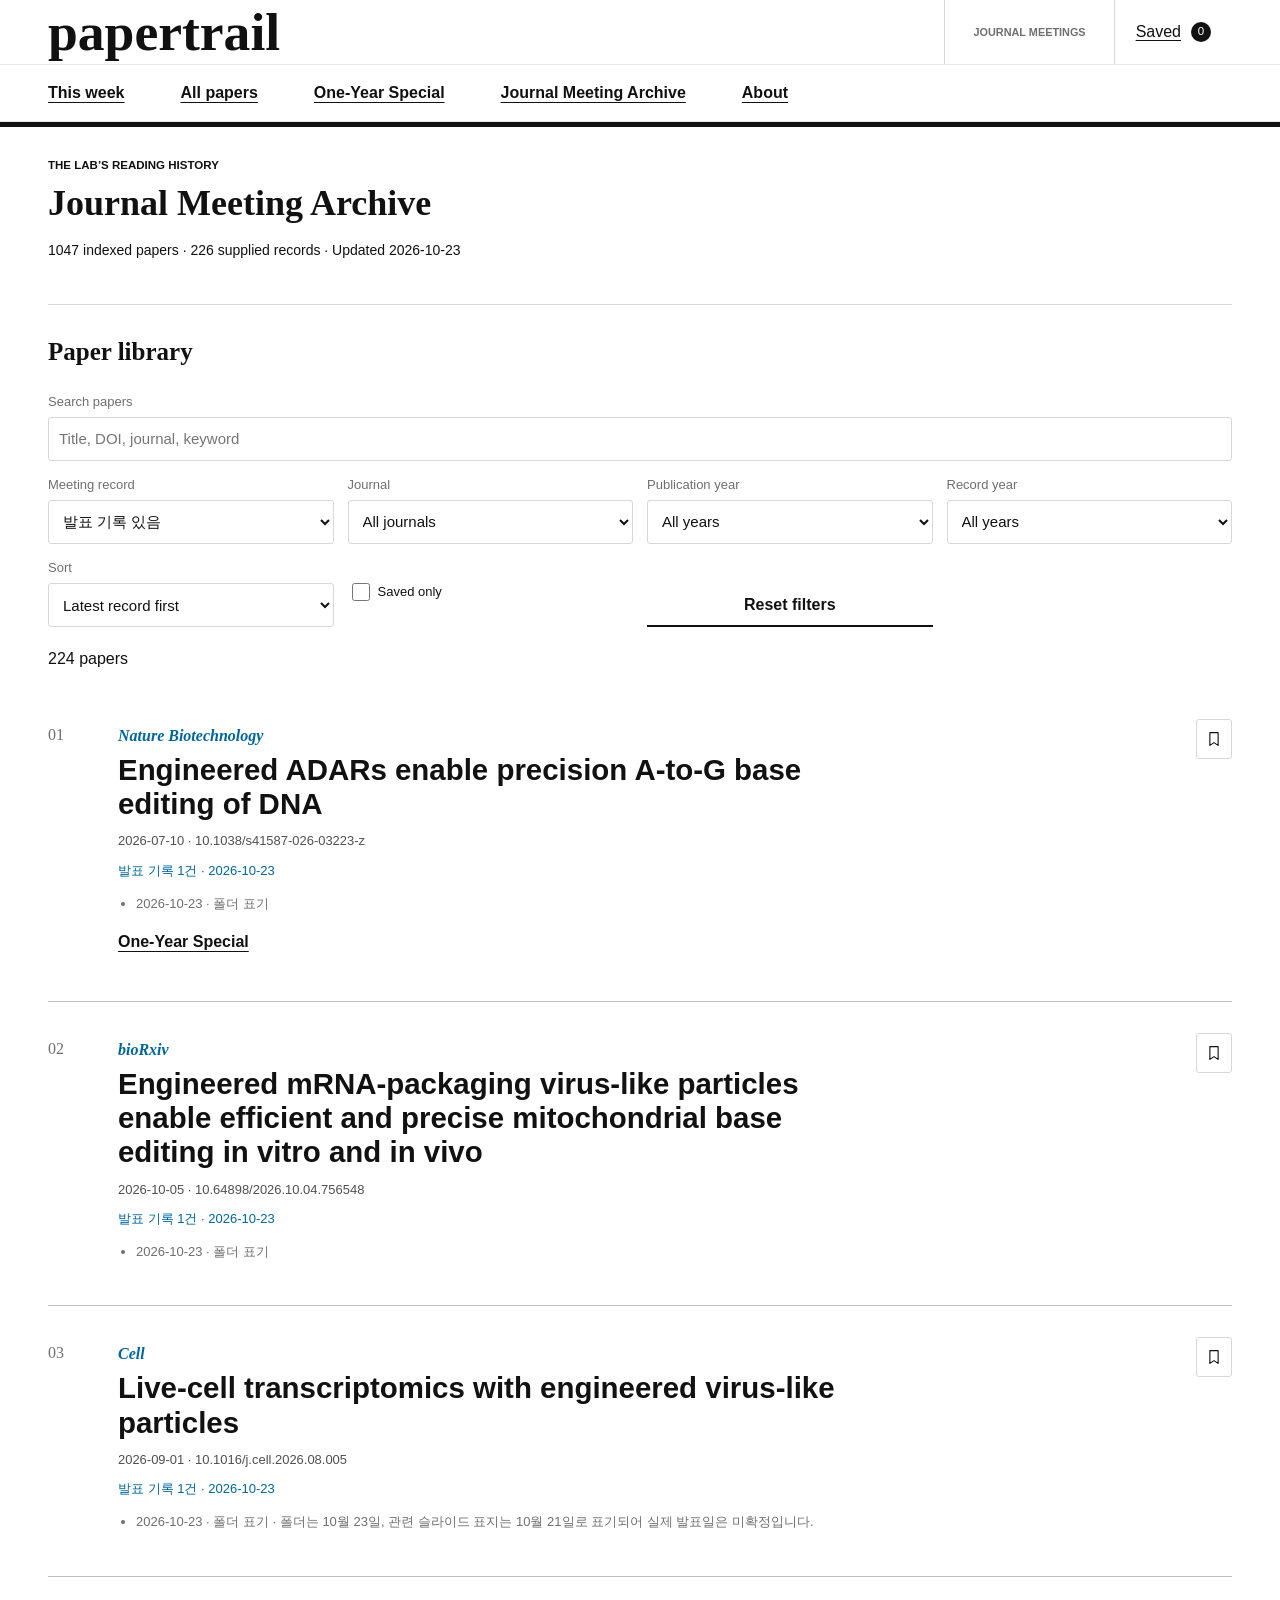
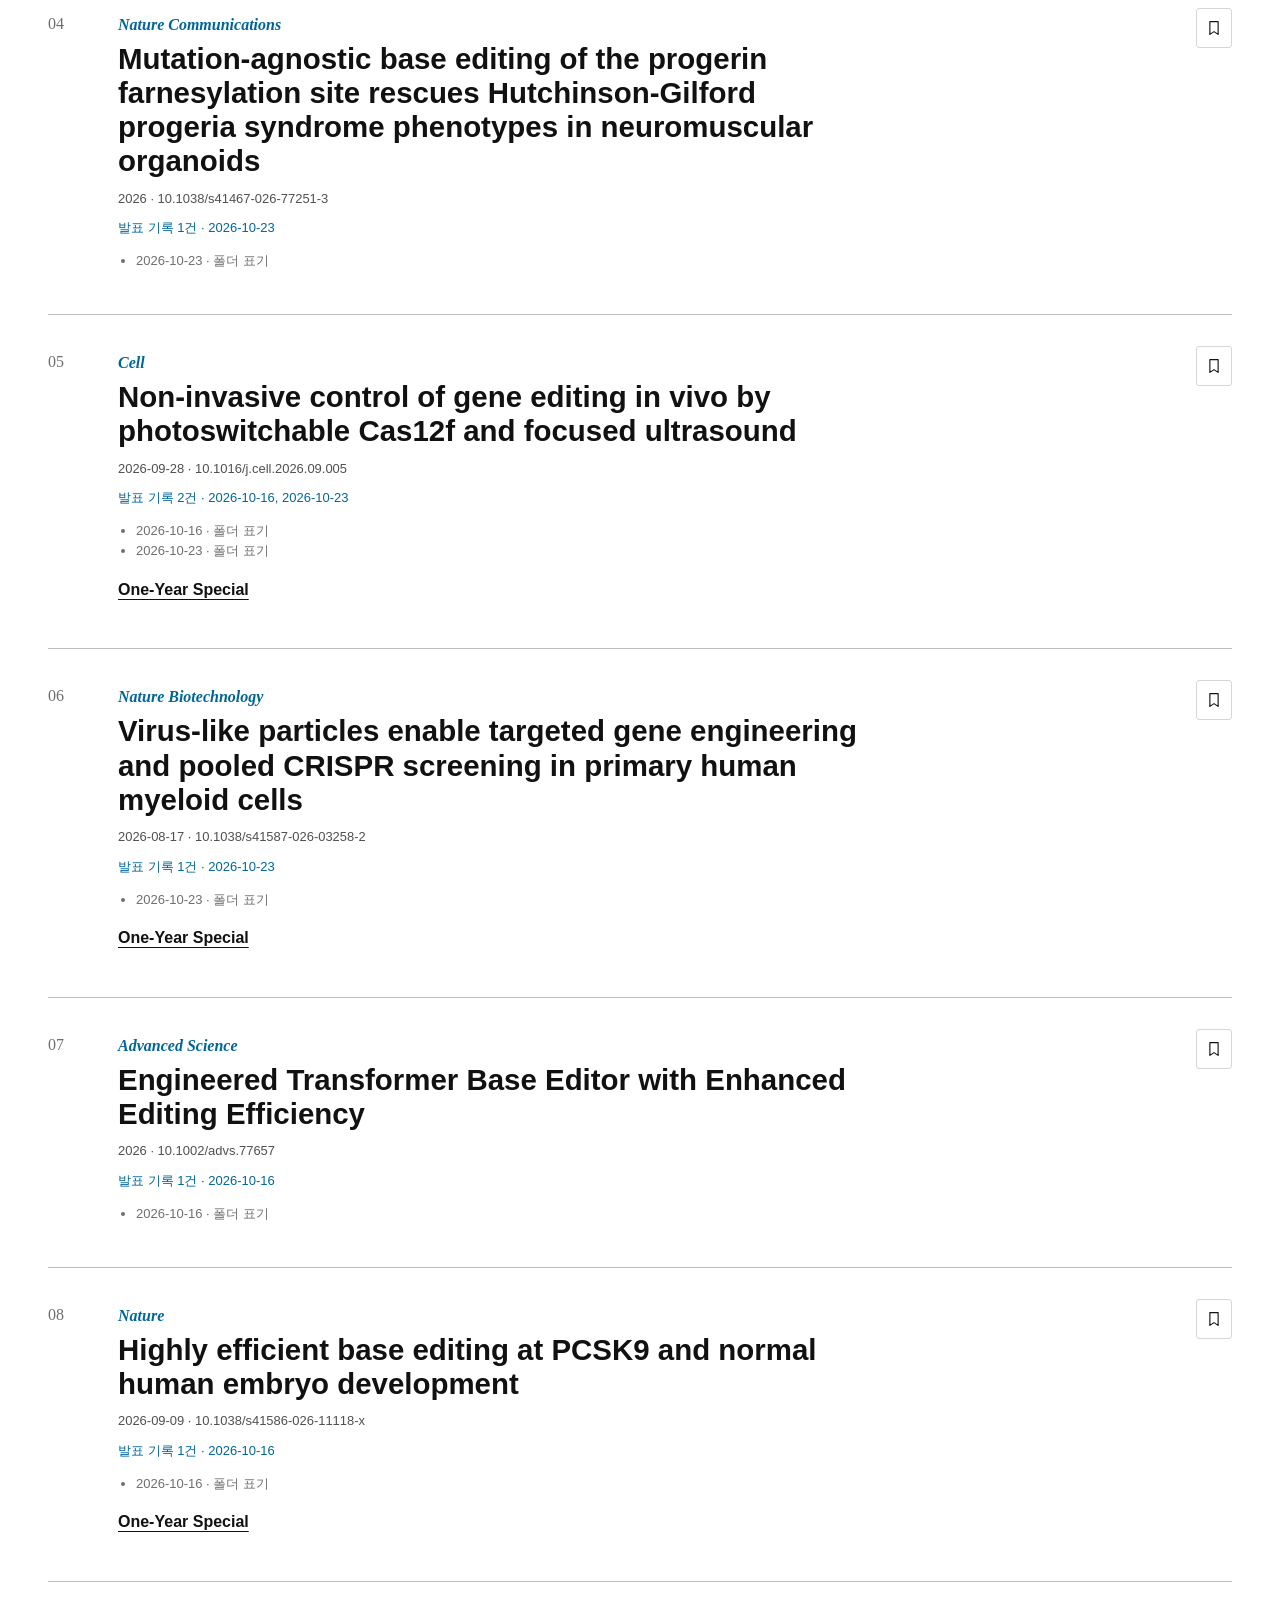
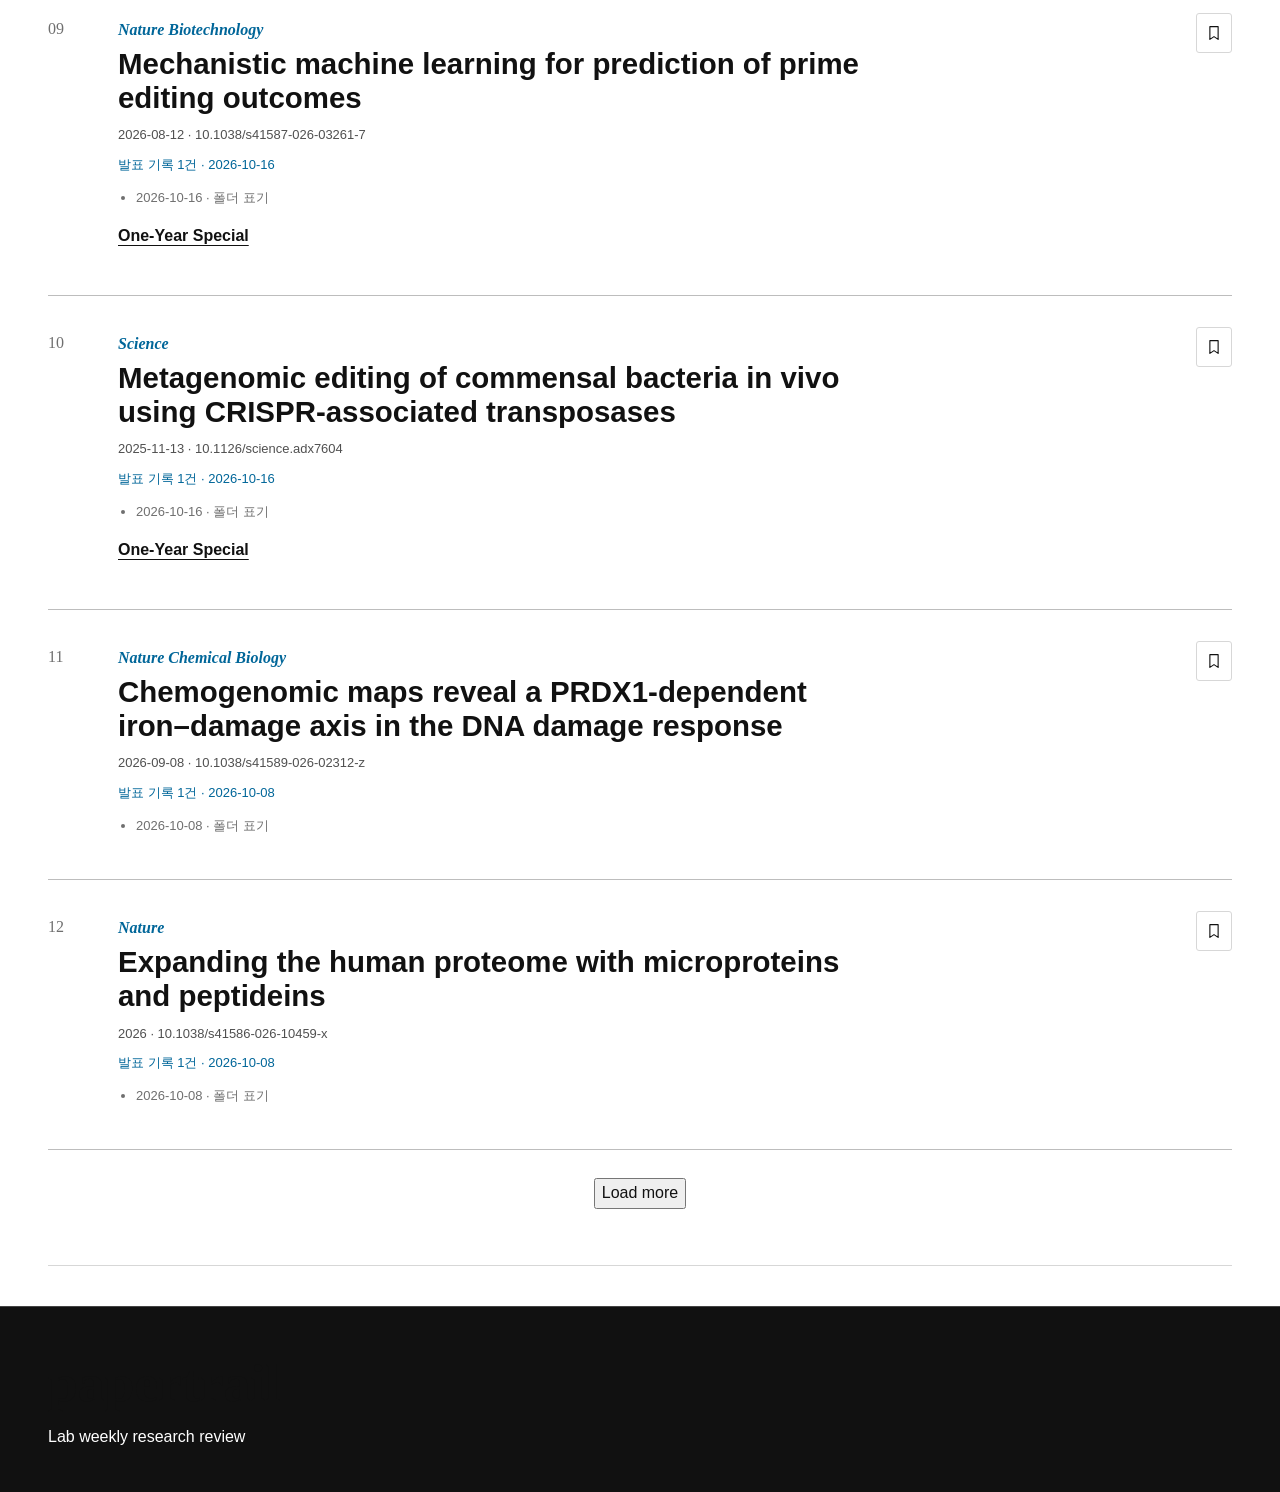
==== commit 741d7dce: "Remove collection scope notices from public pages" ====
--- a/journal-meetings.html
+++ b/journal-meetings.html
@@ -6,7 +6,7 @@
   <title>Journal Meeting Archive | papertrail</title>
   <link rel="icon" href="./favicon.svg" type="image/svg+xml">
   <link rel="stylesheet" href="./styles.css"><link rel="stylesheet" href="./collections.css">
-  <script src="./paper-identity.js" defer></script><script src="./collections.js" defer></script>
+  <script src="./paper-identity.js" defer></script><script src="./collections.js?v=20261026-notices" defer></script>
 </head>
 <body class="collection-page" data-collection="meetings">
   <a class="skip-link" href="#main-content">Skip to content</a>
@@ -23,8 +23,6 @@
     <section class="collection-heading shell">
       <p class="eyebrow">THE LAB’S READING HISTORY</p><h1>Journal Meeting Archive</h1>
       <p class="collection-stats" id="collection-stats"></p>
-      <p class="collection-notice" id="history-qualification"></p>
-      <details><summary>자료 범위와 누락</summary><p class="collection-notice" id="coverage-gaps"></p></details>
     </section>
     <section class="collection-section shell" id="catalog" aria-labelledby="catalog-title">
       <h2 id="catalog-title">Paper library</h2>
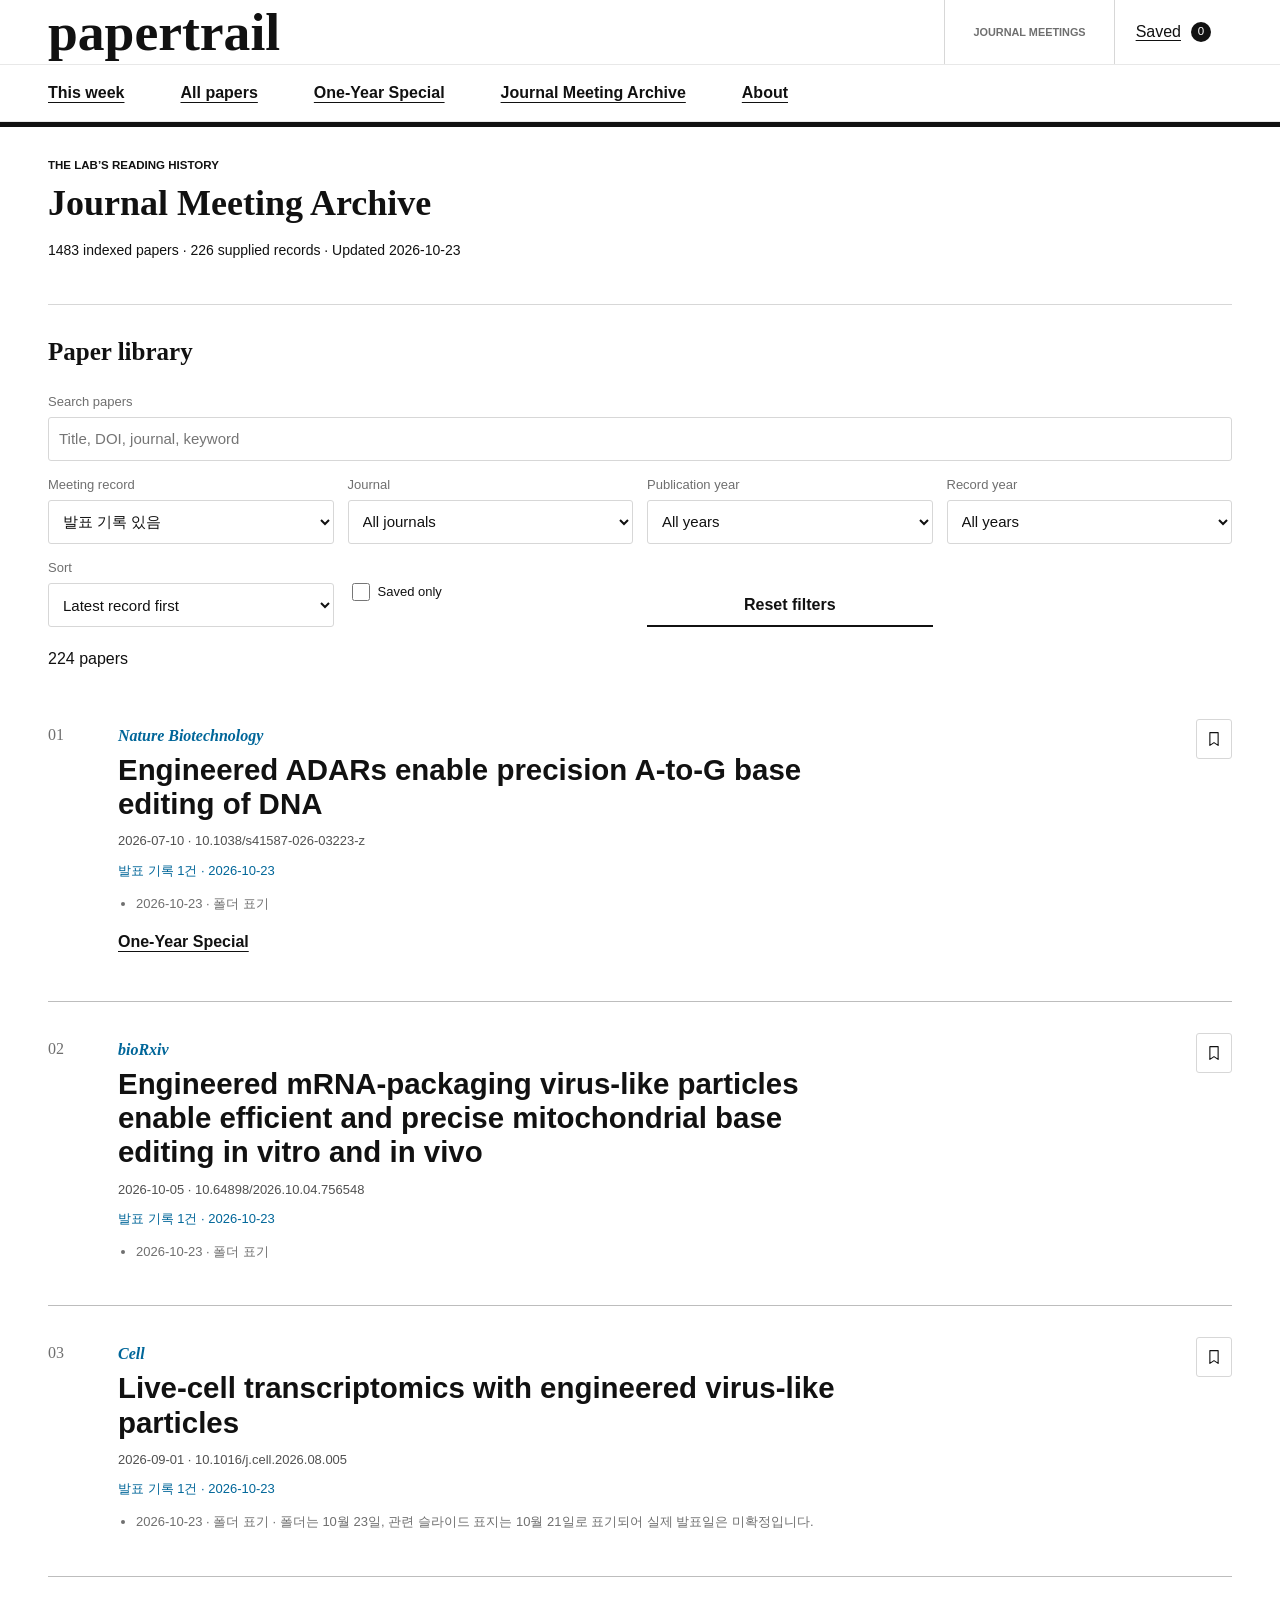
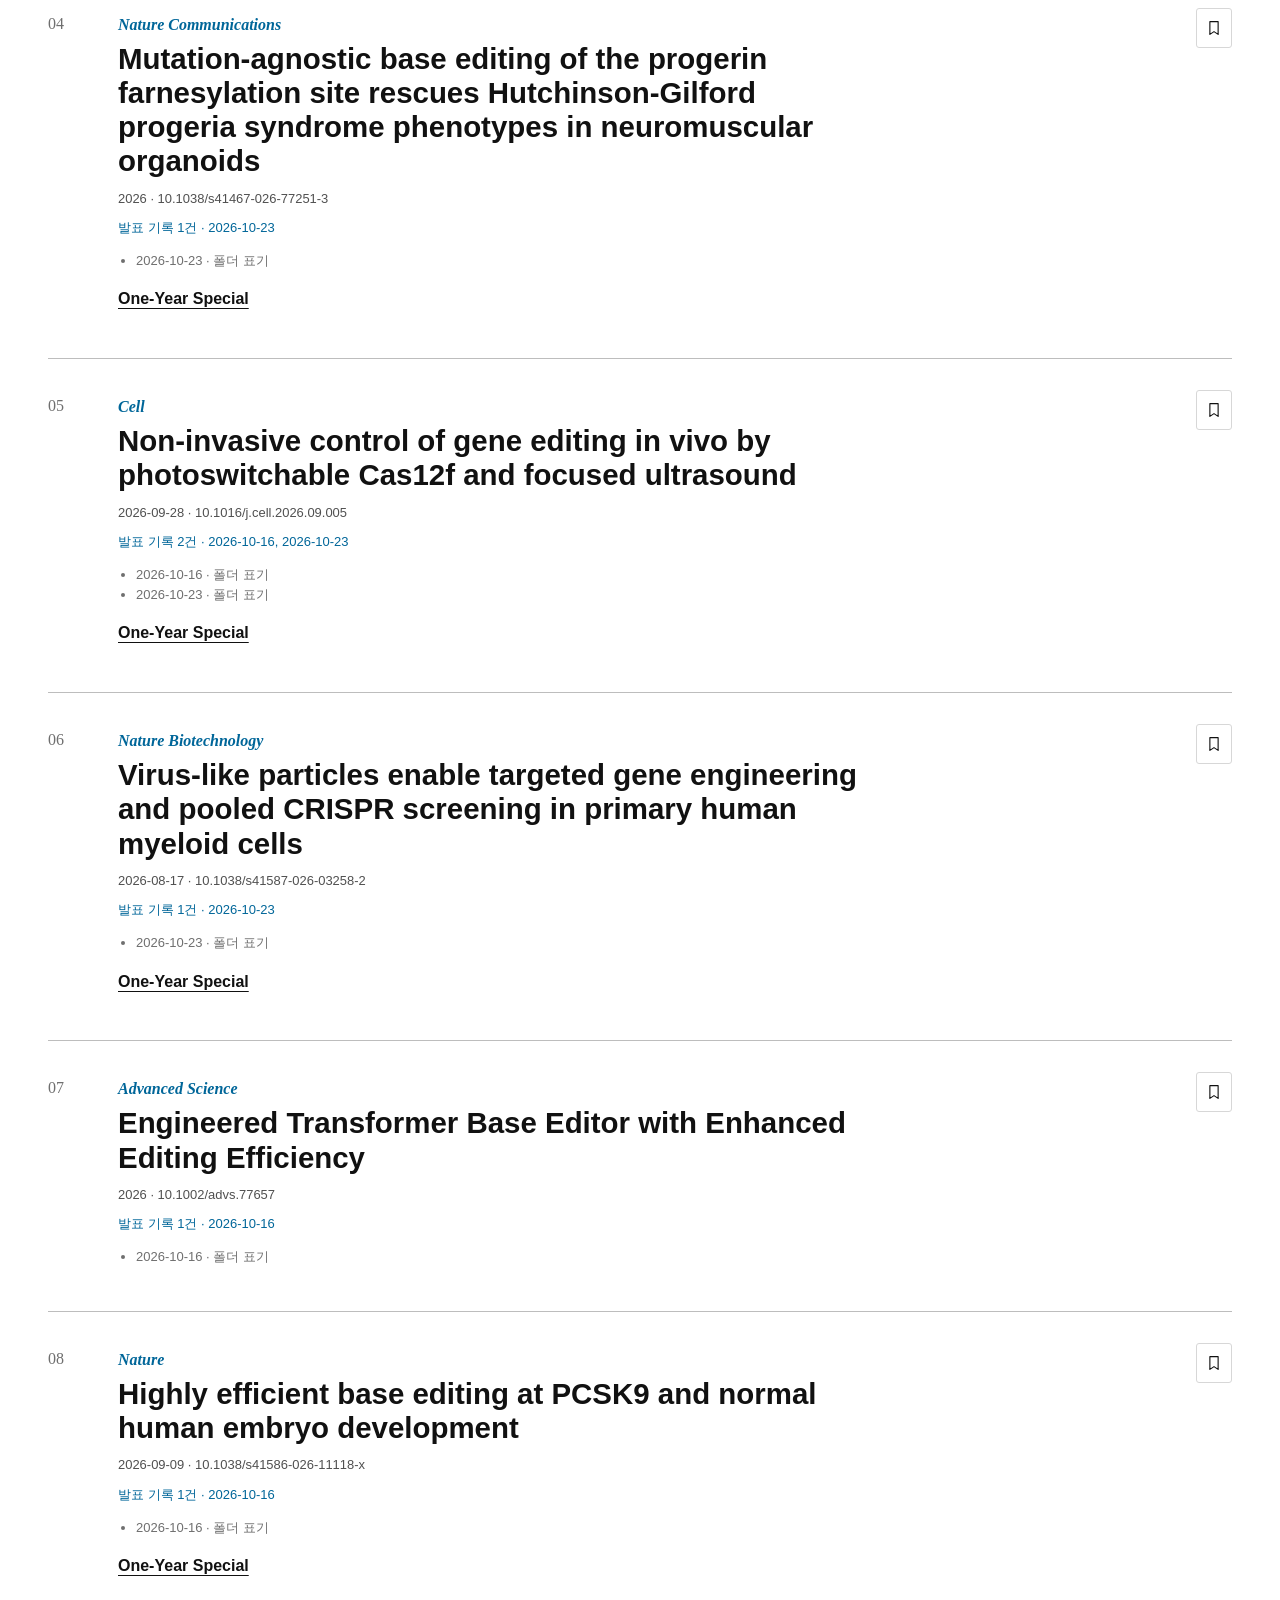
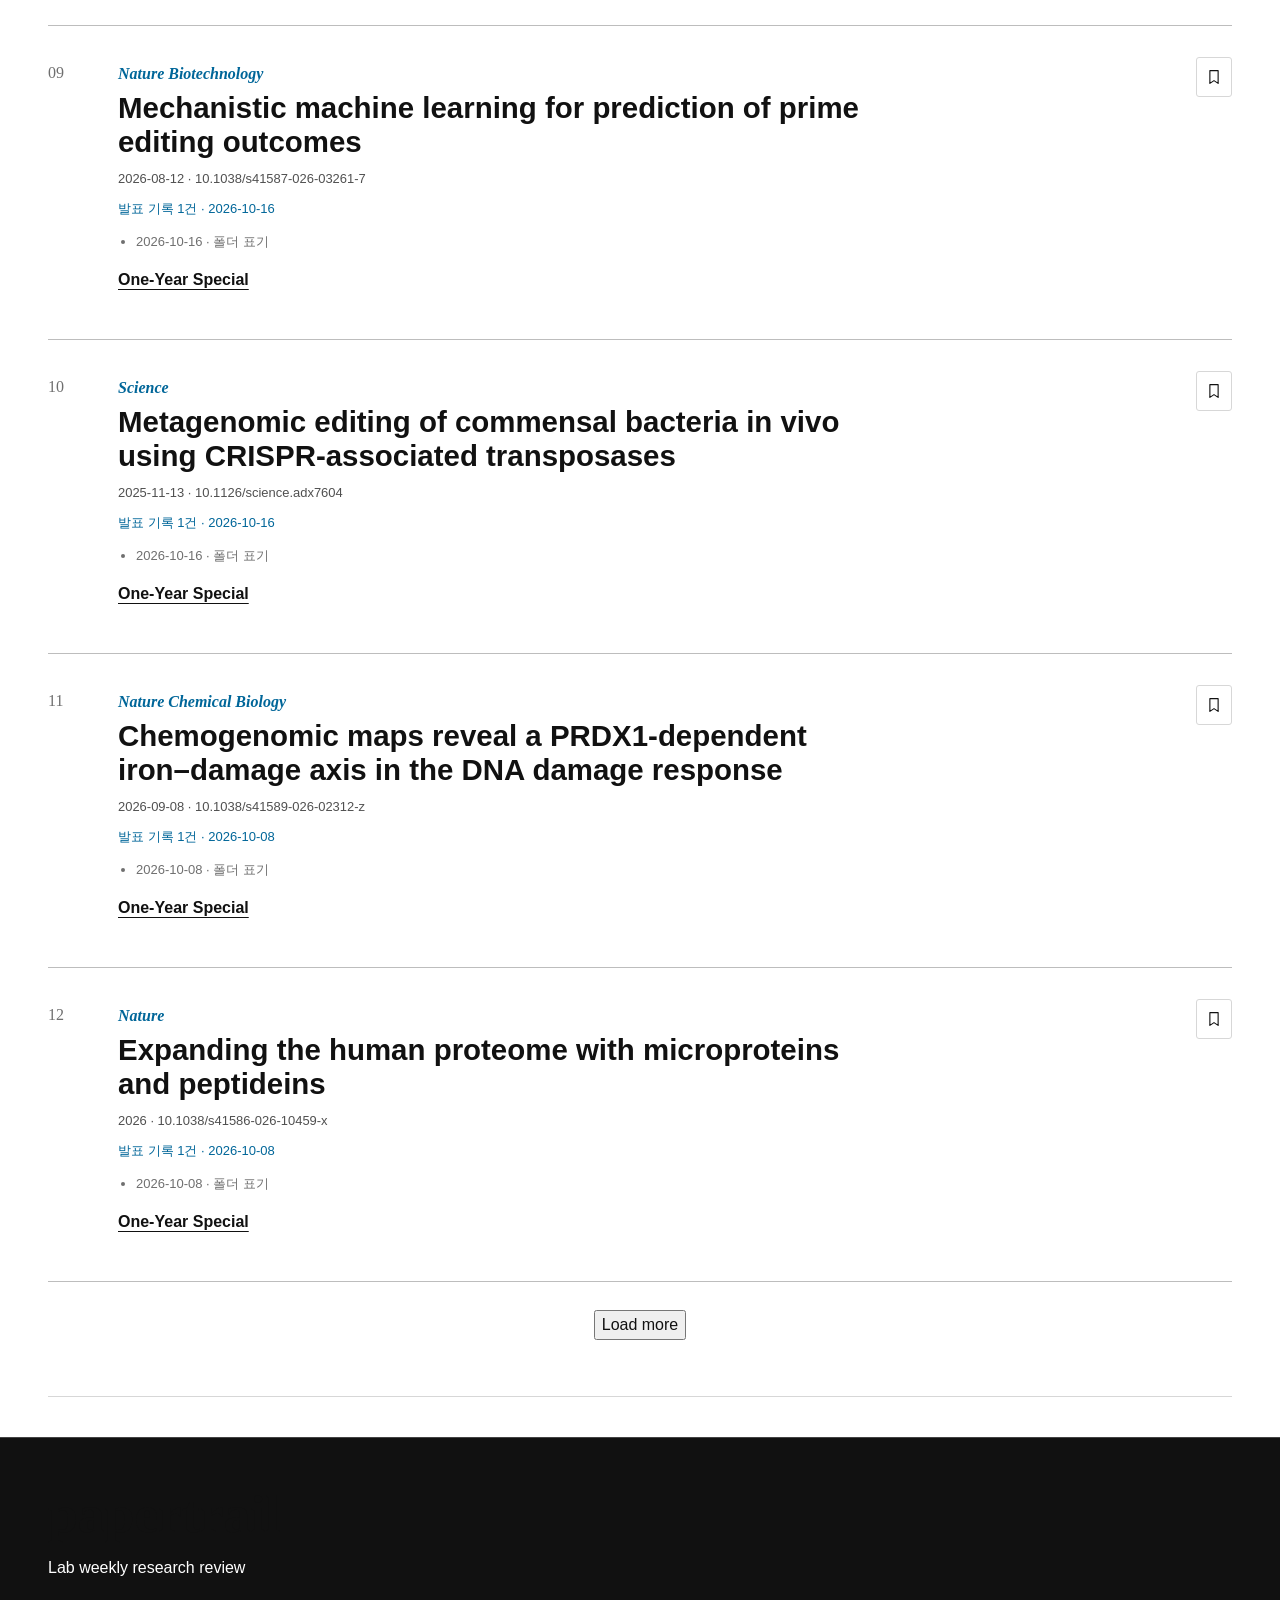
==== commit 6bb257ed: "Expand annual genome-editing collection to 617 source-backed Korean digests" ====
--- a/journal-meetings.html
+++ b/journal-meetings.html
@@ -6,7 +6,7 @@
   <title>Journal Meeting Archive | papertrail</title>
   <link rel="icon" href="./favicon.svg" type="image/svg+xml">
   <link rel="stylesheet" href="./styles.css"><link rel="stylesheet" href="./collections.css">
-  <script src="./paper-identity.js" defer></script><script src="./collections.js?v=20261026-notices" defer></script>
+  <script src="./paper-identity.js" defer></script><script src="./collections.js?v=20261026-annual" defer></script>
 </head>
 <body class="collection-page" data-collection="meetings">
   <a class="skip-link" href="#main-content">Skip to content</a>
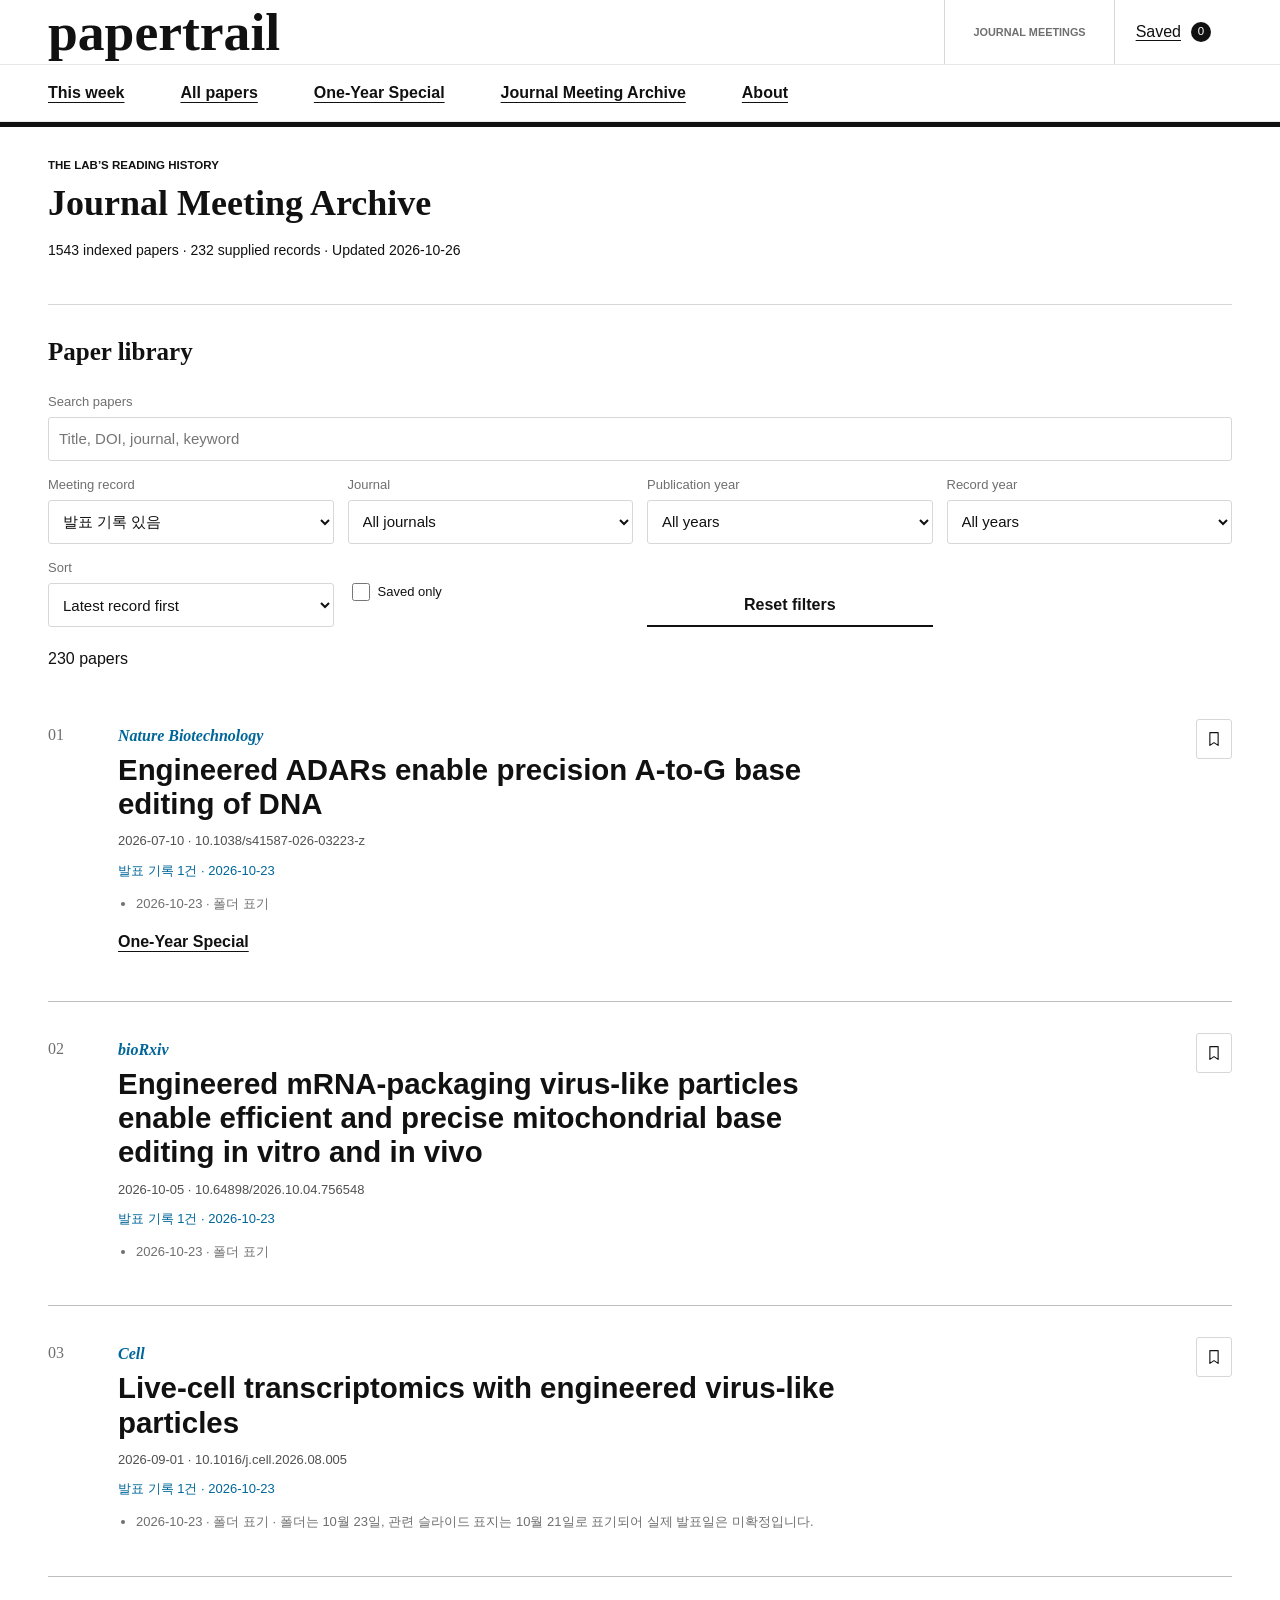
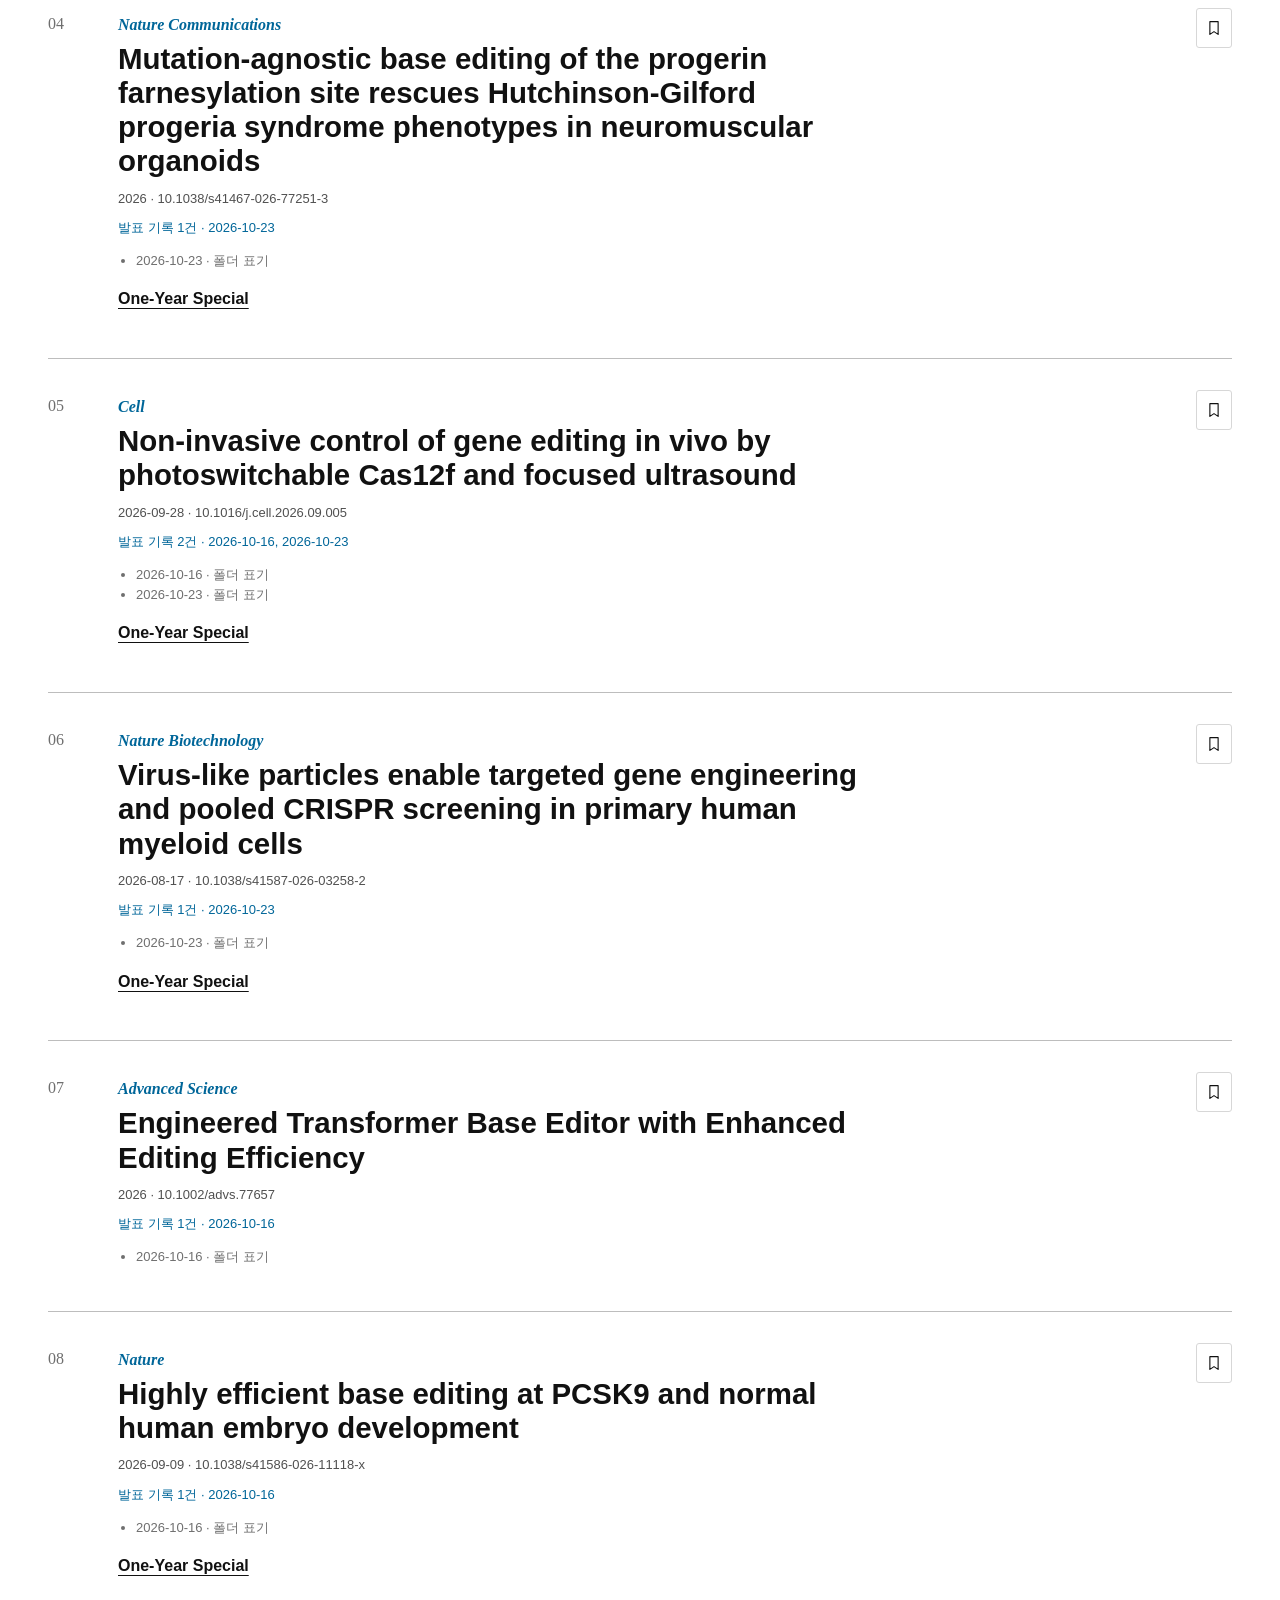
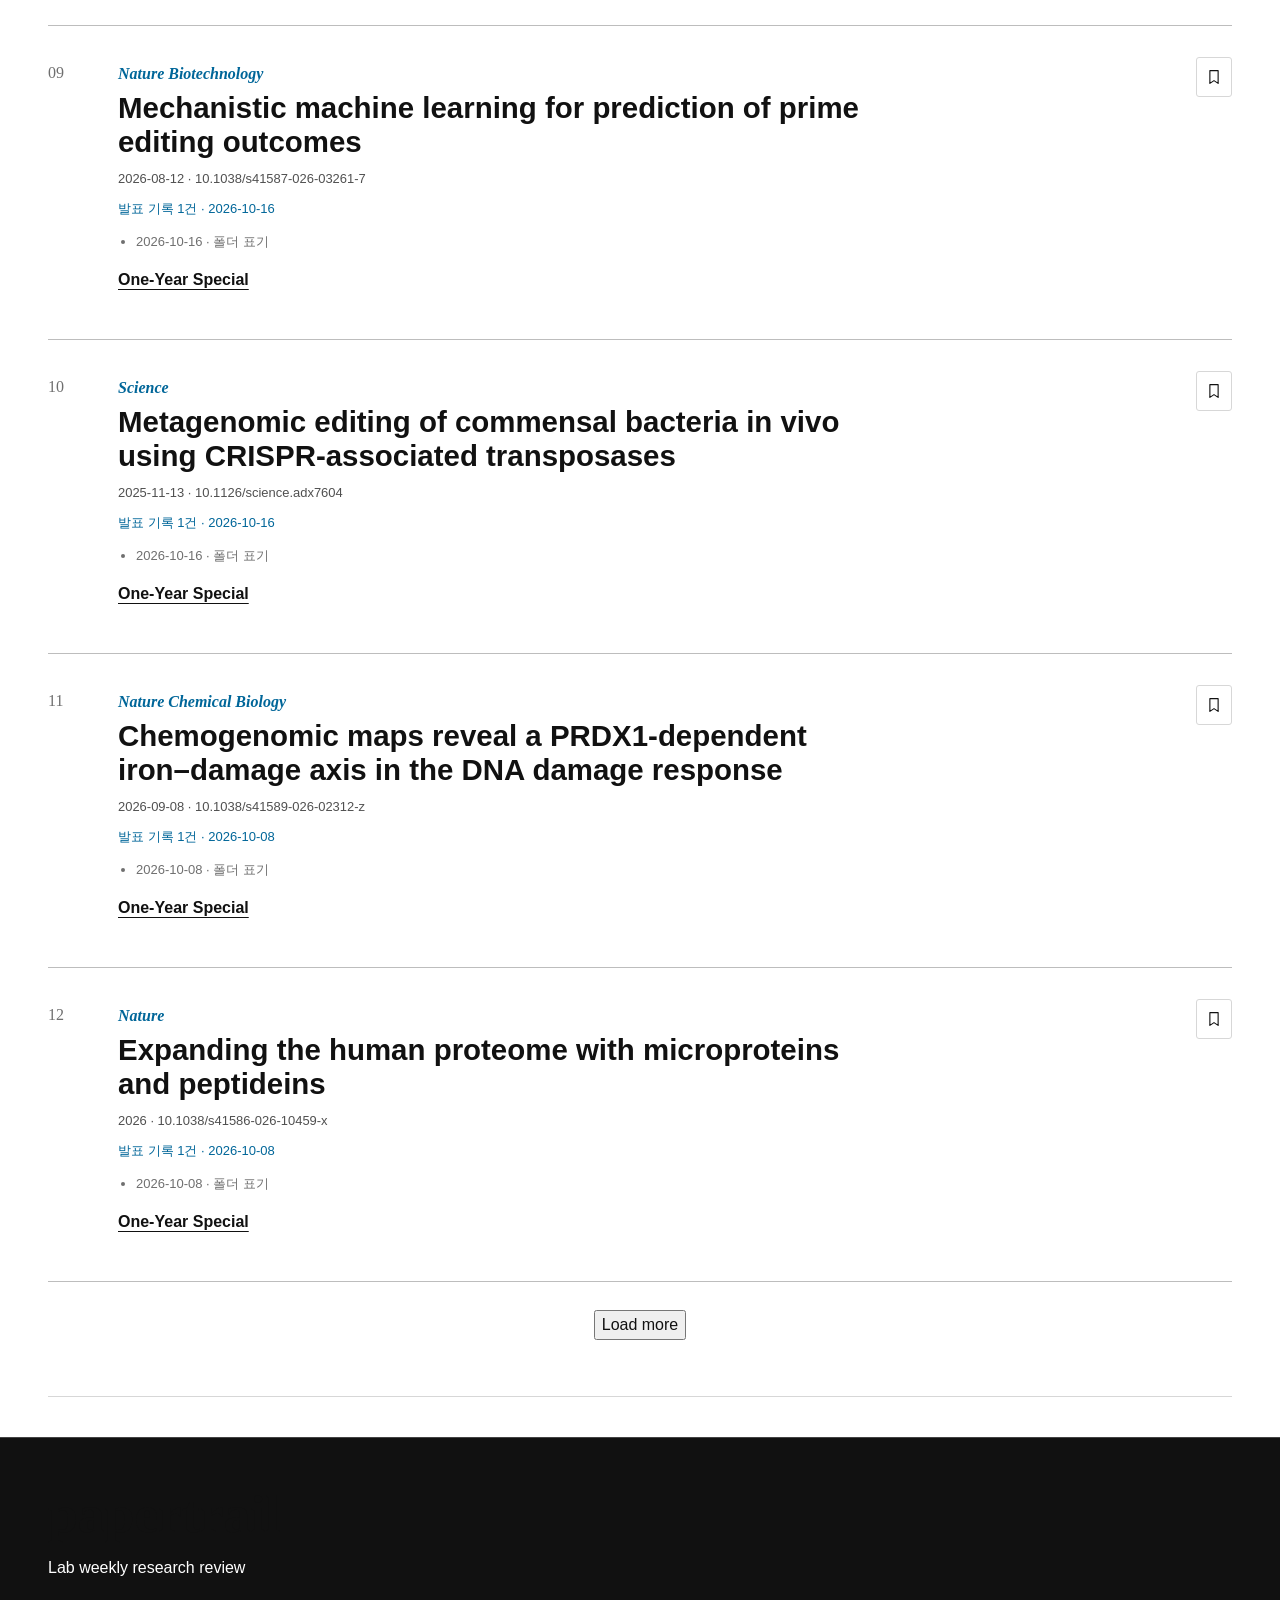
==== commit 04a12e96: "Record six manually reported journal presentations without dates" ====
--- a/journal-meetings.html
+++ b/journal-meetings.html
@@ -6,7 +6,7 @@
   <title>Journal Meeting Archive | papertrail</title>
   <link rel="icon" href="./favicon.svg" type="image/svg+xml">
   <link rel="stylesheet" href="./styles.css"><link rel="stylesheet" href="./collections.css">
-  <script src="./paper-identity.js" defer></script><script src="./collections.js?v=20261026-annual" defer></script>
+  <script src="./paper-identity.js" defer></script><script src="./collections.js?v=20261026-manual-history" defer></script>
 </head>
 <body class="collection-page" data-collection="meetings">
   <a class="skip-link" href="#main-content">Skip to content</a>
@@ -28,7 +28,7 @@
       <h2 id="catalog-title">Paper library</h2>
       <form class="collection-filters" id="collection-filters" role="search" onsubmit="return false">
         <label class="search-field">Search papers<input type="search" id="collection-search" placeholder="Title, DOI, journal, keyword" autocomplete="off"></label>
-        <label>Meeting record<select id="history-filter"><option value="">All indexed papers</option><option value="recorded" selected>발표 기록 있음</option><option value="none">발표 기록 없음</option></select></label>
+        <label>Meeting record<select id="history-filter"><option value="">All indexed papers</option><option value="recorded" selected>발표 기록 있음</option><option value="none">발표 여부 미등록</option></select></label>
         <label>Journal<select id="journal-filter"><option value="">All journals</option></select></label>
         <label>Publication year<select id="year-filter"><option value="">All publication years</option></select></label>
         <label>Record year<select id="meeting-year-filter"><option value="">All record years</option></select></label>
--- a/collections.css
+++ b/collections.css
@@ -22,8 +22,12 @@
 .collection-page .paper-card { grid-template-columns: 44px minmax(0,1fr) 96px; }
 .collection-page .paper-main h3 { overflow-wrap: anywhere; letter-spacing: 0; }
 .collection-page .paper-meta { overflow-wrap: anywhere; }
-.collection-page .paper-side { align-items: flex-end; }
-.collection-page .paper-index { padding-top: 6px; }
+.collection-page .paper-side { align-items: flex-end; align-self: start; flex-direction: column; flex-wrap: nowrap; }
+.annual-priority { display: flex; flex-direction: column; align-items: flex-end; gap: 3px; margin-bottom: 12px; }
+.annual-priority > span { font-size: 11px; line-height: 1.4; color: var(--mid-gray); }
+.annual-priority strong { font-size: 28px; line-height: 1.1; font-variant-numeric: tabular-nums; white-space: nowrap; }
+.annual-priority small { font-size: 11px; font-weight: 400; color: var(--mid-gray); }
+.collection-page .paper-index { padding-top: 6px; align-self: start; }
 .collection-page .collection-save { position: static; width: 36px; height: 40px; padding: 0; justify-content: center; border: 1px solid var(--line); border-radius: 3px; }
 .collection-page .collection-save svg { width: 18px; height: 18px; fill: none; stroke: currentColor; stroke-width: 1.5; }
 .collection-page .collection-save[aria-pressed="true"] svg { fill: var(--ink); }
@@ -35,6 +39,7 @@
 .collection-page .analysis-label { margin: 12px 0 4px; font-weight: 600; }
 .collection-page .source-evidence { font-size: 12px; color: var(--mid-gray); }
 .collection-page .load-more-button { margin: 28px auto; display: block; }
+.collection-page .load-more-button[hidden] { display: none; }
 .collection-notice { font-size: 14px; color: var(--mid-gray); max-width: 900px; }
 .collection-empty { padding: 36px 0; border-top: 1px solid var(--line); }
 .collection-page .primary-nav-inner { flex-wrap: wrap; }
@@ -51,6 +56,10 @@
   .collection-page .paper-card { grid-template-columns: 28px minmax(0,1fr) 40px; gap: 10px; }
   .collection-page .paper-main { grid-column: 2; }
   .collection-page .paper-side { grid-column: 3; grid-row: 1; }
+  .collection-page:has(.annual-priority) .paper-card { grid-template-columns: 28px minmax(0,1fr) 64px; }
+  .annual-priority strong { font-size: 24px; }
+  .annual-priority small { font-size: 10px; }
+  .annual-priority > span { font-size: 10px; text-align: right; }
   .collection-page .paper-main h3 { font-size: 19px; }
   .collection-page .paper-index { font-size: 12px; }
 }
